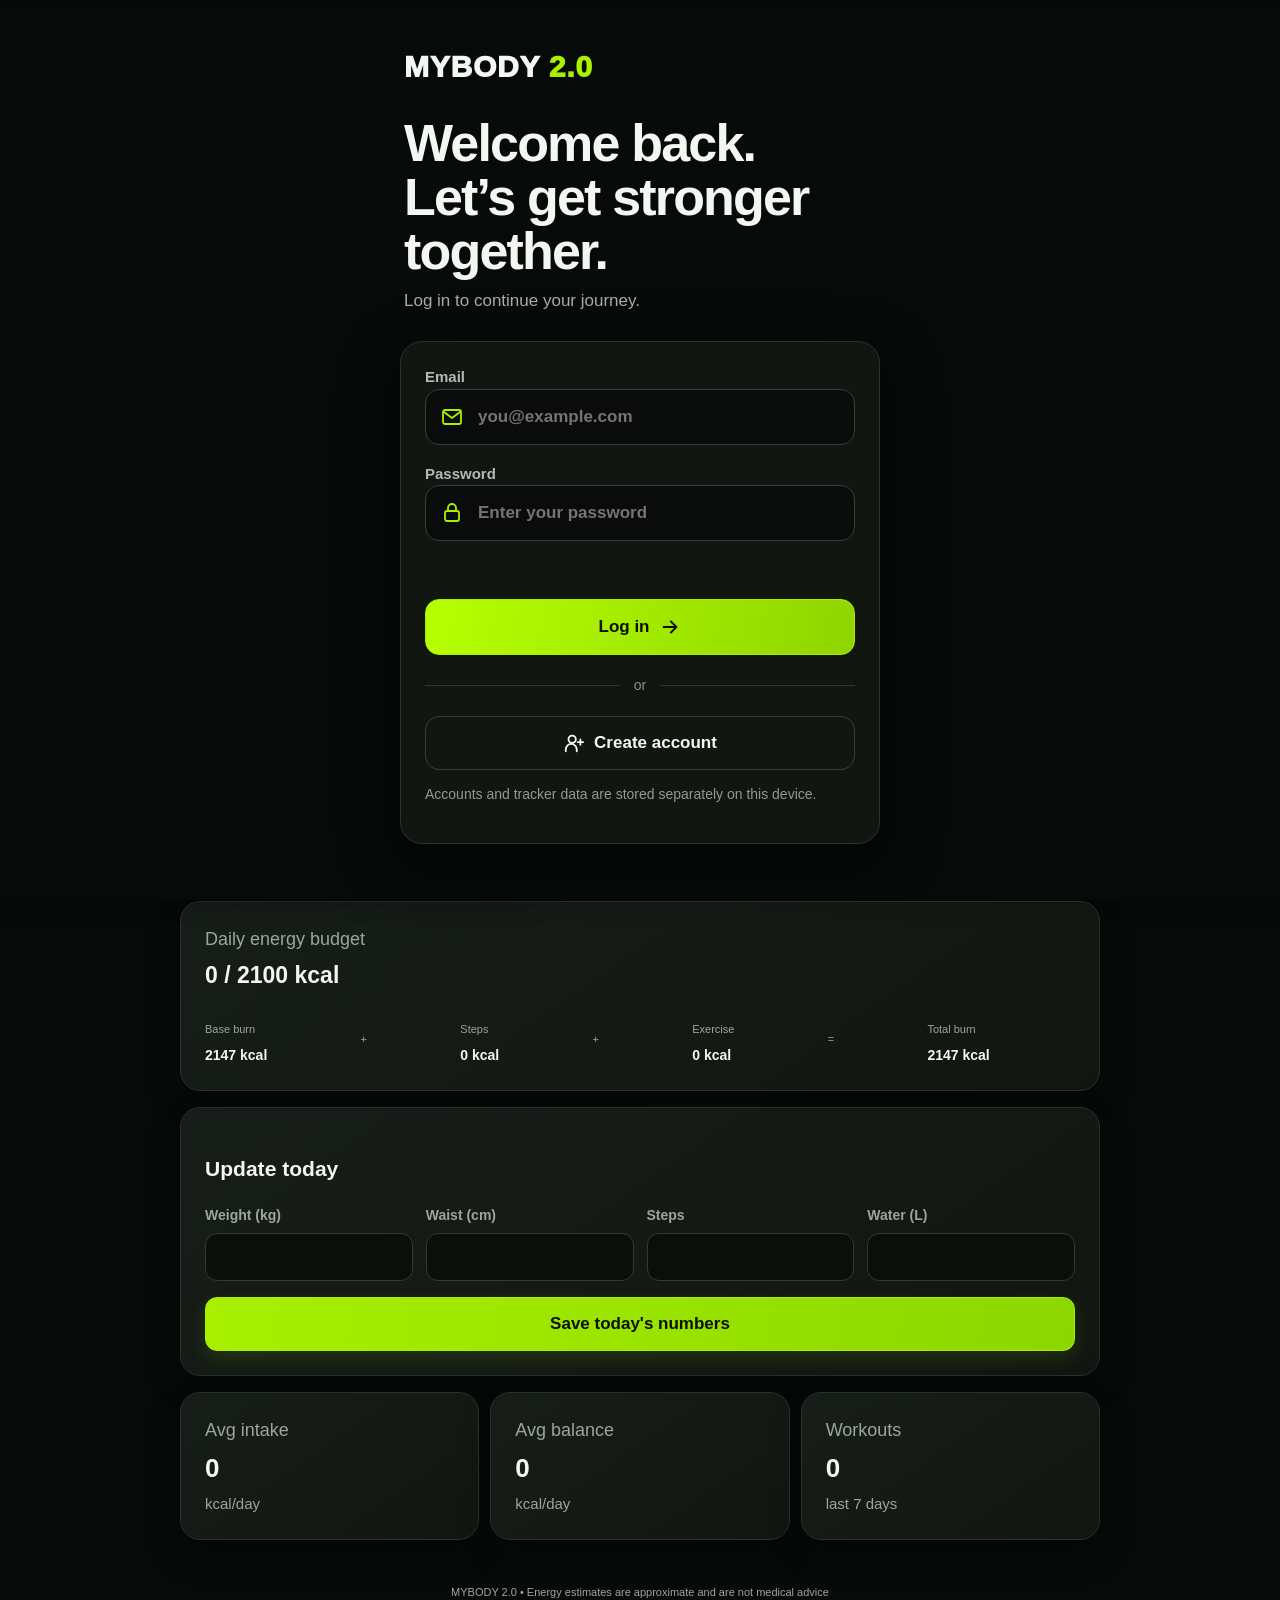
==== index-production.html @ 37c98a54 "Move four daily goals into the top card" ====
<!doctype html>
<html lang="en" data-theme="dark">
<head>
  <meta charset="utf-8">
  <meta name="viewport" content="width=device-width,initial-scale=1,viewport-fit=cover">
  <meta name="theme-color" content="#050705">
  <meta name="apple-mobile-web-app-capable" content="yes">
  <meta name="apple-mobile-web-app-status-bar-style" content="black">
  <meta name="apple-mobile-web-app-title" content="MYBODY 2.0">
  <meta name="description" content="MYBODY 2.0 mobile-first food, workout, activity and progress tracker.">
  <meta name="app-build" content="__BUILD__">
  <title>MYBODY 2.0</title>
  <script>
    (function () {
      try {
        var state = JSON.parse(localStorage.getItem('decemberTracker.v1') || '{}');
        document.documentElement.dataset.theme = state.theme === 'light' ? 'light' : 'dark';
      } catch (_) {}
    }());
  </script>
  <link rel="manifest" href="manifest.json?v=__BUILD__">
  <link rel="apple-touch-icon" href="apple-touch-icon.png?v=__BUILD__">
  <link rel="preload" href="assets/workout-hero.webp?v=__BUILD__" as="image" type="image/webp">
  <link rel="stylesheet" href="production.css?v=__BUILD__">
</head>
<body>
  <svg class="svg-defs" aria-hidden="true" focusable="false"><defs><linearGradient id="muscleGradient" x1="0" y1="0" x2="1" y2="1"><stop offset="0" stop-color="#c7ff39"/><stop offset="1" stop-color="#72c900"/></linearGradient></defs></svg>
  <div id="pullRefresh" class="pull-refresh" role="status" aria-live="polite" aria-hidden="true">
    <svg viewBox="0 0 24 24" aria-hidden="true"><path d="M20 6v5h-5M4 18v-5h5"/><path d="M18.5 9A7 7 0 0 0 6.2 6.2L4 8m16 8-2.2 1.8A7 7 0 0 1 5.5 15"/></svg>
    <span>Pull to check for update</span>
  </div>
  <header class="topbar">
    <div class="brand-lockup">
      <h1>MYBODY <em>2.0</em></h1>
      <span id="buildBadge">Build #__BUILD__</span>
    </div>
    <div class="header-actions">
      <button id="themeBtn" class="icon-btn" type="button" aria-label="Switch theme">
        <svg viewBox="0 0 24 24" aria-hidden="true"><path d="M12 3v2m0 14v2M3 12h2m14 0h2M5.64 5.64l1.42 1.42m9.88 9.88 1.42 1.42M18.36 5.64l-1.42 1.42M7.06 16.94l-1.42 1.42"/><circle cx="12" cy="12" r="4"/></svg>
      </button>
    </div>
  </header>

  <main class="app-shell">
    <section id="today" class="panel active" aria-labelledby="today-tab">
      <div class="section-head"><div><p class="eyebrow">TODAY</p><h3 id="todayLabel">Daily dashboard</h3></div><span class="pill" id="todayStatus">Start logging</span></div>
      <section class="card daily-summary" aria-label="Daily summary">
        <div class="summary-metrics">
          <article class="summary-goal summary-calories"><div><span>Calories</span><strong id="scoreCalories">0 / 0</strong></div><div class="mini-progress" aria-hidden="true"><span id="scoreCaloriesBar"></span></div></article>
          <article class="summary-goal summary-protein"><div><span>Protein</span><strong id="scoreProtein">0 / 0g</strong></div><div class="mini-progress" aria-hidden="true"><span id="scoreProteinBar"></span></div></article>
          <article class="summary-goal summary-steps"><div><span>Steps</span><strong id="scoreSteps">0 / 0</strong></div><div class="mini-progress" aria-hidden="true"><span id="scoreStepsBar"></span></div></article>
          <article class="summary-goal summary-water"><div><span>Water</span><strong id="scoreWater">0 / 0L</strong></div><div class="mini-progress" aria-hidden="true"><span id="scoreWaterBar"></span></div></article>
        </div>
      </section>
      <section class="card today-workout-card">
        <div class="today-workout-content"><span>Featured workout</span><strong id="todayWorkoutName">Workout</strong><small id="todayWorkoutFocus">Your current training plan</small><button type="button" class="primary icon-label" data-nav="workout"><svg viewBox="0 0 24 24" aria-hidden="true"><path d="m9 6 9 6-9 6Z"/></svg>Start workout</button></div>
      </section>
      <section class="inline-details" aria-labelledby="todayDetailsTitle">
        <div class="section-head compact"><div><p class="eyebrow">DETAILS</p><h3 id="todayDetailsTitle">Body, activity and energy</h3></div></div>
        <section class="energy-strip" aria-label="Detailed daily metrics">
          <article class="metric-card metric-burn"><span>Estimated burn</span><strong id="dashBurn">0</strong><small>kcal today</small></article>
          <article class="metric-card metric-balance"><span>Energy balance</span><strong id="dashBalance">0</strong><small id="dashBalanceLabel">kcal</small></article>
        </section>
        <section class="card balance-card">
          <div class="balance-head"><div><span>Daily energy budget</span><strong id="budgetHeadline">—</strong></div></div>
          <div class="energy-flow"><div><span>Base burn</span><b id="baseBurn">0 kcal</b></div><span>+</span><div><span>Steps</span><b id="stepBurn">0 kcal</b></div><span>+</span><div><span>Exercise</span><b id="exerciseBurn">0 kcal</b></div><span>=</span><div><span>Total burn</span><b id="totalBurn">0 kcal</b></div></div>
        </section>
        <section class="card form-card">
          <h3>Update today</h3>
          <div class="form-grid four">
            <label>Weight (kg)<input id="weightInput" type="number" inputmode="decimal" min="25" max="400" step="0.1"></label>
            <label>Waist (cm)<input id="waistInput" type="number" inputmode="decimal" min="20" max="400" step="0.1"></label>
            <label>Steps<input id="stepsInput" type="number" inputmode="numeric" min="0" max="200000" step="100"></label>
            <label>Water (L)<input id="waterInput" type="number" inputmode="decimal" min="0" max="20" step="0.1"></label>
          </div>
          <button id="saveDaily" class="primary full" type="button">Save today's numbers</button>
        </section>
        <section class="insight-grid">
          <article class="card insight"><span>Avg intake</span><strong id="weekIntake">0</strong><small>kcal/day</small></article>
          <article class="card insight"><span>Avg balance</span><strong id="weekBalance">0</strong><small>kcal/day</small></article>
          <article class="card insight"><span>Workouts</span><strong id="weekWorkouts">0</strong><small>last 7 days</small></article>
        </section>
      </section>
    </section>

    <section id="workout" class="panel" hidden aria-labelledby="workout-tab">
      <div class="section-head"><div><p class="eyebrow">TRAINING</p><h3>Workout logger</h3></div><div class="section-actions"><button id="exerciseLibraryBtn" class="secondary" type="button">Exercise library</button><button id="editWorkoutBtn" class="secondary" type="button">Edit plan</button></div></div>
      <div class="day-picker" id="dayPicker"></div>
      <section class="card workout-summary"><div><span>Session</span><strong id="sessionName">—</strong><small id="sessionFocus">—</small></div><div><span>Duration</span><strong><span id="sessionMinutes">0</span> min</strong></div><div><span>Est. burn</span><strong id="sessionBurn">0 kcal</strong></div></section>
      <section class="card workout-controls"><div class="form-grid two"><label>Duration (min)<input id="workoutMinutes" type="number" inputmode="numeric" min="1" max="300" value="60"></label><label>Intensity<select id="workoutIntensity"><option value="4">Light</option><option value="5.5" selected>Moderate</option><option value="7">Hard</option><option value="8">Very hard</option></select></label></div></section>
      <div id="exerciseList" class="exercise-list"></div>
      <button id="saveWorkout" class="primary full" type="button">Save workout</button>
      <section id="workoutEditor" class="sheet-backdrop hidden" role="dialog" aria-modal="true" aria-labelledby="workoutEditorTitle"><div class="sheet-panel" tabindex="-1">
        <header class="sheet-head"><div><h2 id="workoutEditorTitle">Edit selected day</h2><p>Session details and exercises</p></div><button id="closeWorkoutEditor" class="sheet-close" type="button" aria-label="Close workout editor"><svg viewBox="0 0 24 24" aria-hidden="true"><path d="M6 6l12 12M18 6 6 18"/></svg></button></header>
        <div class="form-grid two"><label>Session name<input id="editSessionName"></label><label>Focus<input id="editSessionFocus"></label></div>
        <div id="editExerciseList" class="editor-list"></div>
        <button id="addExercise" class="secondary full" type="button"><svg viewBox="0 0 24 24" aria-hidden="true"><path d="M12 5v14M5 12h14"/></svg>Add exercise</button>
        <button id="saveWorkoutPlan" class="primary full" type="button">Save plan changes</button>
      </div></section>
      <section class="inline-details history-block" aria-labelledby="workoutHistoryTitle"><div class="section-head compact"><div><p class="eyebrow">HISTORY</p><h3 id="workoutHistoryTitle">Workout history</h3></div></div><div id="workoutHistory" class="card list"></div></section>
    </section>

    <section id="food" class="panel" hidden aria-labelledby="food-tab">
      <div class="section-head"><div><p class="eyebrow">NUTRITION</p><h3>Meal logger</h3></div><button id="manageFoodsBtn" class="secondary" type="button">Food database</button></div>
      <section class="nutrition-grid">
        <article class="metric-card"><span>Calories</span><strong id="foodCalories">0</strong><small id="foodCalTarget"></small></article>
        <article class="metric-card"><span>Protein</span><strong id="foodProtein">0g</strong><small id="foodProteinTarget"></small></article>
        <article class="metric-card"><span>Carbs</span><strong id="foodCarbs">0g</strong></article>
        <article class="metric-card"><span>Fat</span><strong id="foodFat">0g</strong></article>
      </section>
      <datalist id="foodSuggestions"></datalist>
      <div id="mealSections"></div>
      <section id="foodManager" class="sheet-backdrop hidden" role="dialog" aria-modal="true" aria-labelledby="foodManagerTitle"><div class="sheet-panel" tabindex="-1">
        <header class="sheet-head"><div><h2 id="foodManagerTitle">Food database</h2><p>Add or edit nutrition items</p></div><button id="closeFoodManager" class="sheet-close" type="button" aria-label="Close food database"><svg viewBox="0 0 24 24" aria-hidden="true"><path d="M6 6l12 12M18 6 6 18"/></svg></button></header>
        <p class="muted-copy">Nutrition values are per 100 g.</p>
        <div class="form-grid two">
          <label>Food name<input id="customFoodName"></label><label>Default serving (g)<input id="customFoodServing" type="number" min="1" value="100"></label>
          <label>Calories / 100g<input id="customFoodCalories" type="number" min="0"></label><label>Protein / 100g<input id="customFoodProtein" type="number" min="0"></label>
          <label>Carbs / 100g<input id="customFoodCarbs" type="number" min="0"></label><label>Fat / 100g<input id="customFoodFat" type="number" min="0"></label>
        </div>
        <button id="saveCustomFood" class="primary full" type="button">Save food</button>
        <div id="customFoodList" class="list"></div>
      </div></section>
      <section class="inline-details history-block" aria-labelledby="foodHistoryTitle"><div class="section-head compact"><div><p class="eyebrow">HISTORY</p><h3 id="foodHistoryTitle">Food history</h3></div></div><div id="foodHistory" class="card list"></div></section>
    </section>

    <section id="progress" class="panel" hidden aria-labelledby="progress-tab">
      <div class="section-head"><div><p class="eyebrow">PROGRESS</p><h3>Transformation trend</h3></div></div>
      <section class="stats-grid">
        <article class="metric-card"><span>Current weight</span><strong id="currentWeight">—</strong><small id="weightChange"></small></article>
        <article class="metric-card"><span>Goal weight</span><strong id="goalWeight">—</strong><small id="weightRemaining"></small></article>
        <article class="metric-card"><span>Latest waist</span><strong id="latestWaist">—</strong><small id="waistChange"></small></article>
        <article class="metric-card"><span>Progress</span><strong id="progressPct">0%</strong></article>
      </section>
      <section class="card chart-card"><canvas id="weightChart" height="220" aria-label="Weight trend chart"></canvas></section>
      <section class="inline-details history-block" aria-labelledby="progressHistoryTitle"><div class="section-head compact"><div><p class="eyebrow">HISTORY</p><h3 id="progressHistoryTitle">Measurement history</h3></div></div><div id="progressList" class="card list"></div></section>
    </section>

    <section id="settings" class="panel" hidden aria-labelledby="settings-tab">
      <div class="section-head"><div><p class="eyebrow">SETTINGS</p><h3>All targets are editable</h3></div></div>
      <section class="card form-card">
        <div class="form-grid two settings-grid">
          <label>Age<input id="setAge" type="number" min="13" max="120"></label><label>Height (cm)<input id="setHeight" type="number" min="100" max="250"></label>
          <label>Starting weight<input id="setStartWeight" type="number" min="25" max="400" step="0.1"></label><label>Goal weight<input id="setGoalWeight" type="number" min="25" max="400" step="0.1"></label>
          <label>Goal date<input id="setGoalDate" type="date"></label><label>Daily calories<input id="setCalories" type="number" min="800" max="10000"></label>
          <label>Protein target<input id="setProtein" type="number" min="0" max="1000"></label><label>Step target<input id="setSteps" type="number" min="0" max="200000"></label>
          <label>Water target<input id="setWater" type="number" min="0" max="20" step="0.1"></label><label>Sex<select id="setSex"><option value="male">Male</option><option value="female">Female</option></select></label>
        </div>
        <div class="settings-note"><b>How burn is calculated</b><p id="bmrExplanation">—</p></div>
        <button id="saveSettings" class="primary full" type="button">Save settings</button>
      </section>
    </section>
  </main>

  <div id="exerciseLibrarySheet" class="sheet-backdrop hidden" role="dialog" aria-modal="true" aria-labelledby="exerciseLibraryTitle"><section class="sheet-panel exercise-library-panel" tabindex="-1">
    <header class="sheet-head"><div><h2 id="exerciseLibraryTitle">Exercise library</h2><p>42 real-human and 3D-avatar video demonstrations that work offline</p></div><button type="button" class="sheet-close" data-sheet-close aria-label="Close exercise library"><svg viewBox="0 0 24 24" aria-hidden="true"><path d="M6 6l12 12M18 6 6 18"/></svg></button></header>
    <div class="exercise-library-tools"><label class="library-search"><svg viewBox="0 0 24 24" aria-hidden="true"><circle cx="11" cy="11" r="7"/><path d="m16 16 5 5"/></svg><input id="exerciseLibrarySearch" type="search" inputmode="search" placeholder="Search exercises" autocomplete="off"></label><button id="keepExercisesOffline" class="secondary offline-status" type="button"><span id="exerciseOfflineDot" aria-hidden="true"></span><span id="exerciseOfflineStatus">Offline ready</span></button></div>
    <div id="exerciseCategoryFilters" class="category-filters" role="group" aria-label="Exercise category"></div>
    <p id="exerciseLibraryCount" class="library-count" aria-live="polite"></p>
    <div id="exerciseCatalogList" class="exercise-catalog"></div>
    <aside class="source-note"><b>Video sources</b><p>16 close matches use licensed real-human clips from Your Move; the other 26 use original shaded 3D-avatar animations. Equipment variations are identified inside the viewer. Every exercise also has a local avatar fallback for reliable offline playback.</p></aside>
  </section></div>

  <div id="exerciseLightbox" class="media-lightbox hidden" role="dialog" aria-modal="true" aria-labelledby="exerciseLightboxTitle">
    <header class="lightbox-head"><div><h2 id="exerciseLightboxTitle">Exercise demo</h2><p id="exerciseLightboxMeta"></p></div><button type="button" class="sheet-close" data-action="close-exercise-media" aria-label="Close exercise demo"><svg viewBox="0 0 24 24" aria-hidden="true"><path d="M6 6l12 12M18 6 6 18"/></svg></button></header>
    <div class="lightbox-stage"><div id="exerciseMotion" class="exercise-motion-stage"></div><div class="lightbox-guide"><p id="exerciseCues"></p><small>Movement guide only. Use a qualified trainer for individual form advice.</small></div><div id="lightboxMuscleMap" class="lightbox-muscle" aria-label="Active muscle groups"></div></div>
  </div>

  <nav class="tabs" aria-label="Primary">
    <a id="today-tab" class="tab active" data-tab="today" href="#today"><svg viewBox="0 0 24 24" aria-hidden="true"><path d="m3 11 9-8 9 8v9a1 1 0 0 1-1 1h-5v-6H9v6H4a1 1 0 0 1-1-1Z"/></svg><span>Today</span></a>
    <a id="workout-tab" class="tab" data-tab="workout" href="#workout"><svg viewBox="0 0 24 24" aria-hidden="true"><path d="M6 8v8M3 10v4m15-6v8m3-6v4M6 12h12"/></svg><span>Workout</span></a>
    <a id="food-tab" class="tab" data-tab="food" href="#food"><svg viewBox="0 0 24 24" aria-hidden="true"><path d="M12 21c4-3 7-7 7-12-4-1-6 1-7 4-1-3-3-5-7-4 0 5 3 9 7 12Z"/><path d="M12 8c0-3 1-5 4-6"/></svg><span>Food</span></a>
    <a id="progress-tab" class="tab" data-tab="progress" href="#progress"><svg viewBox="0 0 24 24" aria-hidden="true"><path d="M5 20v-6m7 6V8m7 12V3"/></svg><span>Progress</span></a>
    <a id="settings-tab" class="tab" data-tab="settings" href="#settings"><svg viewBox="0 0 24 24" aria-hidden="true"><circle cx="12" cy="12" r="3"/><path d="M19.4 15a1.7 1.7 0 0 0 .34 1.88l.06.06-2.83 2.83-.06-.06A1.7 1.7 0 0 0 15 19.4a1.7 1.7 0 0 0-1 .6 1.7 1.7 0 0 0-.4 1.1V21h-4v-.09A1.7 1.7 0 0 0 8.6 19.4a1.7 1.7 0 0 0-1.88.34l-.06.06-2.83-2.83.06-.06A1.7 1.7 0 0 0 4.6 15a1.7 1.7 0 0 0-.6-1 1.7 1.7 0 0 0-1.1-.4H3v-4h.09A1.7 1.7 0 0 0 4.6 8.6a1.7 1.7 0 0 0-.34-1.88l-.06-.06 2.83-2.83.06.06A1.7 1.7 0 0 0 9 4.6a1.7 1.7 0 0 0 1-.6 1.7 1.7 0 0 0 .4-1.1V3h4v.09A1.7 1.7 0 0 0 15.4 4.6a1.7 1.7 0 0 0 1.88-.34l.06-.06 2.83 2.83-.06.06A1.7 1.7 0 0 0 19.4 9c.14.4.36.74.66 1 .3.26.69.4 1.1.4H21v4h-.09a1.7 1.7 0 0 0-1.51.6Z"/></svg><span>Settings</span></a>
  </nav>
  <footer>MYBODY 2.0 • Energy estimates are approximate and are not medical advice</footer>
  <div id="appToast" class="app-toast" role="status" aria-live="polite"></div>

  <script src="food-data.js?v=__BUILD__" defer></script>
  <script src="auth-onboarding.js?v=__BUILD__" defer></script>
  <script src="core-storage.js?v=__BUILD__" defer></script>
  <script src="exercise-library.js?v=__BUILD__" defer></script>
  <script src="app-production.js?v=__BUILD__" defer></script>
  <script src="navigation-fix.js?v=__BUILD__" defer></script>
  <script src="build-live.js?v=__BUILD__" defer></script>
</body>
</html>
---- production.css ----
:root {
  color-scheme: dark;
  --bg: #070a08;
  --status-bg: #050705;
  --surface: #0b0f0c;
  --card: #111611;
  --card-strong: #171d18;
  --text: #f4f6f2;
  --muted: #9da59e;
  --line: #293129;
  --accent: #a8f000;
  --accent-strong: #8fd500;
  --accent-soft: #1a240d;
  --orange: #ff6515;
  --purple: #a85cff;
  --danger: #ff5f63;
  --radius: 20px;
  --space-1: 6px;
  --space-2: 10px;
  --space-3: 16px;
  --space-4: 24px;
  --space-5: 32px;
  --nav-height: 78px;
  --safe-top: env(safe-area-inset-top, 0px);
  --safe-bottom: env(safe-area-inset-bottom, 0px);
  --safe-left: env(safe-area-inset-left, 0px);
  --safe-right: env(safe-area-inset-right, 0px);
  --ui-font: Inter, ui-sans-serif, -apple-system, BlinkMacSystemFont, "Segoe UI", sans-serif;
  --display-font: var(--ui-font);
  font-family: var(--ui-font);
  background: var(--status-bg);
}

:root[data-theme="light"] {
  color-scheme: light;
  --bg: #f3f5f1;
  --surface: #ffffff;
  --card: #ffffff;
  --card-strong: #e9eee6;
  --text: #101510;
  --muted: #657065;
  --line: #d4ddd1;
  --accent: #73a900;
  --accent-strong: #5c8c00;
  --accent-soft: #e8f5cd;
  --orange: #d94f00;
  --purple: #7939cb;
  --danger: #c6333c;
}

*, *::before, *::after { box-sizing: border-box; }
html {
  min-height: 100%;
  background: var(--status-bg);
  scroll-behavior: smooth;
  -webkit-text-size-adjust: 100%;
  overscroll-behavior-y: none;
}
body {
  margin: 0;
  min-width: 320px;
  min-height: 100dvh;
  overflow-x: hidden;
  background: var(--bg);
  color: var(--text);
  font-size: 18px;
  line-height: 1.5;
  padding-bottom: calc(var(--nav-height) + var(--safe-bottom) + 28px);
  transition: background-color .18s ease, color .18s ease;
}
body::before {
  content: "";
  position: fixed;
  z-index: 30000;
  inset: 0 0 auto;
  height: max(var(--safe-top), 1px);
  background: var(--status-bg);
  pointer-events: none;
}
.pull-refresh {
  --pull-distance: 0px;
  position: fixed;
  z-index: 24000;
  top: calc(var(--safe-top) + 76px);
  left: 50%;
  display: flex;
  align-items: center;
  gap: 9px;
  min-height: 44px;
  max-width: calc(100% - 28px);
  padding: 9px 14px;
  transform: translate(-50%, calc(-70px + var(--pull-distance)));
  opacity: 0;
  pointer-events: none;
  border: 1px solid var(--line);
  border-radius: 999px;
  background: color-mix(in srgb, var(--surface) 94%, transparent);
  color: var(--text);
  box-shadow: 0 10px 28px rgba(0,0,0,.32);
  font-size: 13px;
  font-weight: 800;
  white-space: nowrap;
  transition: opacity .12s ease, border-color .12s ease;
  backdrop-filter: blur(14px);
}
.pull-refresh.visible { opacity: 1; }
.pull-refresh.ready { border-color: var(--accent); color: var(--accent); }
.pull-refresh svg { width: 20px; height: 20px; flex: none; fill: none; stroke: currentColor; stroke-width: 2; stroke-linecap: round; stroke-linejoin: round; transform: rotate(calc(var(--pull-progress,0) * 180deg)); }
.pull-refresh.checking svg { animation: refresh-spin .75s linear infinite; }
@keyframes refresh-spin { to { transform: rotate(360deg); } }
button, input, select { font: inherit; font-size: 17px; }
button, a, input, select { -webkit-tap-highlight-color: transparent; }
button, .tab { touch-action: manipulation; }
button { cursor: pointer; }
svg { display: block; }
.svg-defs { position: absolute; width: 0; height: 0; overflow: hidden; pointer-events: none; }

.topbar {
  position: sticky;
  z-index: 20000;
  top: 0;
  display: flex;
  align-items: center;
  justify-content: space-between;
  gap: 12px;
  width: 100%;
  min-height: calc(72px + var(--safe-top));
  padding: calc(13px + var(--safe-top)) max(18px, calc((100vw - 980px) / 2 + 24px)) 13px;
  background: var(--surface);
  border-bottom: 1px solid var(--line);
  box-shadow: 0 8px 24px rgba(0, 0, 0, .22);
  isolation: isolate;
}
.brand-lockup { min-width: 0; }
.topbar h1 {
  margin: 0;
  font-family: var(--display-font);
  font-size: clamp(25px, 6vw, 34px);
  font-weight: 900;
  line-height: .95;
  letter-spacing: .045em;
  white-space: nowrap;
}
.topbar h1 em { color: var(--accent); font-style: normal; }
#buildBadge { display: block; margin-top: 5px; color: var(--muted); font-size: 11px; font-weight: 700; letter-spacing: .03em; }
.header-actions, .user-chip { display: flex; align-items: center; gap: 8px; }
.icon-btn, .topbar .user-chip button {
  display: grid;
  place-items: center;
  min-width: 44px;
  min-height: 44px;
  border: 1px solid var(--line);
  border-radius: 14px;
  background: var(--card);
  color: var(--text);
}
.icon-btn svg { width: 23px; height: 23px; fill: none; stroke: currentColor; stroke-width: 1.8; stroke-linecap: round; }
.topbar .user-chip button { padding: 8px 11px; font-size: 14px; font-weight: 750; }
.topbar .user-chip button:first-child { max-width: 160px; color: var(--accent); overflow: hidden; text-overflow: ellipsis; white-space: nowrap; }

.app-shell { display: grid; width: min(100%, 980px); margin: 0 auto; padding: var(--space-4) clamp(14px, 4vw, 30px) 44px; }
.panel { display: none; min-width: 0; animation: panel-in .18s ease-out; }
.panel.active:not([hidden]) { display: grid; gap: var(--space-3); }
.inline-details { display: grid; min-width: 0; gap: var(--space-3); }
.inline-details > .section-head { margin: var(--space-4) 4px 0; }
.inline-details > .energy-strip { margin-bottom: 0; }
.inline-details > .card, .inline-details > .insight-grid .card { margin-bottom: 0; }
@keyframes panel-in { from { opacity: 0; transform: translateY(5px); } to { opacity: 1; transform: none; } }

.tabs {
  position: fixed;
  z-index: 25000;
  left: 0;
  right: 0;
  bottom: 0;
  isolation: isolate;
  display: grid;
  grid-template-columns: repeat(5, minmax(0, 1fr));
  height: calc(var(--nav-height) + var(--safe-bottom));
  padding: 7px max(7px, var(--safe-right)) calc(7px + var(--safe-bottom)) max(7px, var(--safe-left));
  background: var(--surface);
  border-top: 1px solid var(--line);
  box-shadow: 0 -10px 32px rgba(0, 0, 0, .3);
  pointer-events: auto;
}
.tab {
  display: flex;
  flex-direction: column;
  align-items: center;
  justify-content: center;
  gap: 5px;
  min-width: 0;
  min-height: 58px;
  padding: 5px 2px;
  border: 0;
  border-radius: 13px;
  background: transparent;
  color: var(--muted);
  font-size: clamp(12px, 3vw, 14px);
  font-weight: 650;
  line-height: 1;
  text-decoration: none;
  pointer-events: auto;
}
.tab svg { width: 23px; height: 23px; fill: none; stroke: currentColor; stroke-width: 2; stroke-linecap: round; stroke-linejoin: round; }
.tab.active { color: var(--accent); }
.tab.active svg { filter: drop-shadow(0 0 5px color-mix(in srgb, var(--accent) 35%, transparent)); }
.tab:focus-visible, button:focus-visible, input:focus-visible, select:focus-visible { outline: 3px solid color-mix(in srgb, var(--accent) 55%, transparent); outline-offset: 2px; }

.eyebrow { margin: 0; color: var(--accent); font-size: 14px; font-weight: 800; letter-spacing: .12em; }
.panel > .section-head:first-child .eyebrow { display: none; }
.section-head { display: flex; align-items: center; justify-content: space-between; gap: var(--space-3); margin: var(--space-4) 4px var(--space-2); }
.panel > .section-head:first-child { margin-top: 4px; }
.section-head h3, .meal-head h3 { margin: 0; line-height: 1.05; }
.panel > .section-head:first-child h3 { font-family: var(--display-font); font-size: clamp(34px, 9vw, 52px); letter-spacing: .02em; text-transform: uppercase; }
#today > .section-head:first-child h3 { max-width: none; font-size: clamp(28px, 5vw, 36px); letter-spacing: .01em; white-space: nowrap; }
.section-head.compact h3, .meal-head h3 { font-size: 20px; }
.pill { flex: none; padding: 10px 14px; border: 1px solid #394526; border-radius: 12px; background: var(--accent-soft); color: var(--accent); font-size: 14px; font-weight: 800; }

.energy-strip, .nutrition-grid, .stats-grid, .insight-grid { display: grid; gap: 11px; min-width: 0; }
.energy-strip { grid-template-columns: repeat(5, minmax(0, 1fr)); margin-bottom: 24px; }
.nutrition-grid, .stats-grid { grid-template-columns: repeat(2, minmax(0, 1fr)); }
.insight-grid { grid-template-columns: repeat(3, minmax(0, 1fr)); }
.metric-card, .card { min-width: 0; border: 1px solid var(--line); background: linear-gradient(145deg, var(--card-strong), var(--card)); border-radius: var(--radius); box-shadow: 0 14px 34px rgba(0, 0, 0, .2); }
.metric-card { position: relative; overflow: hidden; padding: 16px; }
.metric-card::before { display: block; width: 24px; height: 24px; margin-bottom: 13px; color: var(--accent); font-size: 21px; line-height: 24px; }
.metric-intake::before, .metric-burn::before { content: "⌁"; color: var(--orange); }
.metric-balance::before { content: "±"; color: var(--accent); }
.metric-protein::before { content: "⬡"; color: var(--purple); }
.metric-water::before { content: "○"; color: var(--accent); }
.metric-card span, .metric-card small, .insight span, .insight small { display: block; color: var(--muted); }
.metric-card span { font-size: 14px; }
.metric-card strong { display: block; margin: 6px 0 3px; font-size: clamp(22px, 5vw, 31px); line-height: 1; letter-spacing: -.025em; overflow-wrap: anywhere; }
.metric-card small { font-size: 13px; line-height: 1.4; }
.card { padding: clamp(16px, 4vw, 24px); margin-bottom: 16px; }
.panel > .card { margin-bottom: 0; }

.balance-head, .meal-head, .exercise-top, .list-row { display: flex; align-items: center; justify-content: space-between; gap: 12px; }
.balance-head > div:first-child span { color: var(--muted); }
.balance-head strong { display: block; margin-top: 5px; font-size: 23px; }
.balance-ring { --progress: 0deg; display: grid; place-items: center; width: 82px; height: 82px; flex: none; border-radius: 50%; background: radial-gradient(circle, var(--card) 57%, transparent 59%), conic-gradient(var(--accent) var(--progress), #303530 0); box-shadow: inset 0 0 0 1px var(--line); }
.balance-ring b { font-size: 22px; }
.balance-ring small { display: block; margin-top: -5px; color: var(--muted); font-size: 12px; font-weight: 800; text-transform: uppercase; }
.energy-flow { display: grid; grid-template-columns: repeat(7, auto); align-items: center; gap: 8px; margin-top: 21px; }
.energy-flow div { min-width: 0; }
.energy-flow span { color: var(--muted); font-size: 11px; }
.energy-flow b { display: block; margin-top: 4px; font-size: 14px; }

.today-workout-card, .workout-summary { position: relative; overflow: hidden; isolation: isolate; }
.today-workout-card { display: flex; align-items: flex-end; min-height: 245px; padding-top: 110px; }
.today-workout-card::before, .workout-summary::before {
  content: "";
  position: absolute;
  z-index: -1;
  inset: 0;
  background: url("assets/workout-hero.webp") center 36% / cover no-repeat;
  -webkit-mask-image: linear-gradient(to bottom, #000 25%, transparent 86%);
  mask-image: linear-gradient(to bottom, #000 25%, transparent 86%);
  opacity: .8;
}
.today-workout-content { width: 100%; }
.today-workout-content > span { color: var(--muted); font-size: 14px; font-weight: 750; text-transform: uppercase; letter-spacing: .08em; }
.today-workout-content strong, .today-workout-content small { display: block; }
.today-workout-content strong { margin-top: 4px; font-size: 27px; }
.today-workout-content small { margin-top: 4px; color: var(--muted); }
.today-workout-content .primary { width: 100%; margin-top: 15px; }
.quick-actions { display: grid; grid-template-columns: repeat(4, minmax(0, 1fr)); gap: 10px; margin-bottom: 22px; }
.quick-actions button { display: grid; place-items: center; gap: 7px; min-width: 0; min-height: 82px; padding: 9px 5px; border: 1px solid var(--line); border-radius: 16px; background: var(--card); color: var(--text); font-size: 12px; font-weight: 750; }
.quick-icon { display: grid; place-items: center; width: 33px; height: 33px; border-radius: 10px; background: var(--accent-soft); color: var(--accent); font-size: 21px; }

.daily-summary { position: relative; overflow: hidden; background: radial-gradient(circle at 10% 0, rgba(168,240,0,.075), transparent 34%), linear-gradient(145deg, var(--card-strong), var(--card)); }
.daily-summary::after { content: ""; position: absolute; inset: 0 0 auto; height: 2px; background: linear-gradient(90deg, var(--accent), transparent 58%); opacity: .75; }
.summary-metrics { display: grid; grid-template-columns: repeat(4, minmax(0, 1fr)); gap: var(--space-2); }
.summary-goal { min-width: 0; padding: 12px; border: 1px solid color-mix(in srgb, var(--line) 80%, transparent); border-radius: 14px; background: color-mix(in srgb, var(--surface) 62%, transparent); }
.summary-goal > div:first-child { display: grid; gap: 6px; }
.summary-metrics span { display: block; color: var(--muted); }
.summary-metrics span { font-size: 11px; font-weight: 800; letter-spacing: .07em; text-transform: uppercase; }
.summary-metrics strong { display: block; color: var(--text); font-size: clamp(16px, 3vw, 22px); line-height: 1.1; letter-spacing: -.025em; white-space: nowrap; }
.summary-goal .mini-progress { height: 6px; margin-top: 12px; background: color-mix(in srgb, var(--bg) 82%, transparent); }
.summary-calories { border-top-color: color-mix(in srgb, var(--accent) 54%, var(--line)) !important; }
.summary-protein { border-top-color: color-mix(in srgb, var(--purple) 48%, var(--line)) !important; }
.summary-steps { border-top-color: color-mix(in srgb, var(--orange) 48%, var(--line)) !important; }
.summary-water { border-top-color: color-mix(in srgb, #62d7ff 48%, var(--line)) !important; }
.disclosure-row { display: flex; align-items: center; justify-content: space-between; gap: var(--space-3); width: 100%; min-height: 74px; padding: var(--space-3) 18px; border: 1px solid var(--line); border-radius: 16px; background: var(--card); color: var(--text); text-align: left; }
.disclosure-row span, .disclosure-row small { display: block; }
.disclosure-row b { font-size: 18px; }
.disclosure-row small { margin-top: 2px; color: var(--muted); font-size: 14px; }
.disclosure-row > svg { width: 28px; height: 28px; flex: none; fill: none; stroke: var(--accent); stroke-width: 2; stroke-linecap: round; stroke-linejoin: round; }

.form-grid { display: grid; gap: 13px; min-width: 0; }
.form-grid.two { grid-template-columns: repeat(2, minmax(0, 1fr)); }
.form-grid.four { grid-template-columns: repeat(4, minmax(0, 1fr)); }
label { min-width: 0; color: var(--muted); font-size: 14px; font-weight: 700; }
input, select {
  display: block;
  width: 100%;
  min-width: 0;
  min-height: 48px;
  margin-top: 7px;
  padding: 12px 13px;
  border: 1px solid #323a32;
  border-radius: 12px;
  background: var(--surface);
  color: var(--text);
  font-family: var(--ui-font);
  font-size: 17px;
  line-height: 22px;
}
input[type="date"] { -webkit-appearance: none; appearance: none; height: 48px; text-align: left; direction: ltr; }
input[type="date"]::-webkit-date-and-time-value { min-width: 100%; height: 22px; margin: 0; padding: 0; text-align: left; }
.primary, .secondary, .text-btn, .danger-icon { min-height: 44px; border-radius: 12px; font-weight: 800; }
.primary { border: 1px solid var(--accent); background: linear-gradient(100deg, var(--accent), #8bd700); color: #0b1006; padding: 13px 18px; box-shadow: 0 8px 20px rgba(130, 205, 0, .14); }
.secondary { display: inline-flex; align-items: center; justify-content: center; gap: 8px; border: 1px solid #3a452a; background: var(--accent-soft); color: var(--accent); padding: 10px 14px; }
.secondary svg, .icon-label svg { width: 22px; height: 22px; fill: none; stroke: currentColor; stroke-width: 2; stroke-linecap: round; stroke-linejoin: round; }
.icon-label { display: inline-flex; align-items: center; justify-content: center; gap: 9px; }
.text-btn { border: 0; background: transparent; color: var(--accent); padding: 8px 10px; }
.full { width: 100%; margin-top: 16px; }
.danger-icon { display: grid; place-items: center; width: 44px; min-width: 44px; border: 1px solid color-mix(in srgb, var(--danger) 35%, var(--line)); background: transparent; color: var(--danger); }
.danger-icon svg { width: 22px; height: 22px; fill: none; stroke: currentColor; stroke-width: 2; stroke-linecap: round; }

.insight { margin: 0; }
.mini-progress { height: 7px; margin-top: 14px; overflow: hidden; border-radius: 99px; background: var(--surface); }
.mini-progress span { width: 0; height: 100%; border-radius: inherit; background: var(--accent); transition: width .25s ease; }
.insight strong { display: block; margin: 5px 0; font-size: 26px; }

.day-picker { display: flex; gap: 9px; max-width: 100%; padding: 2px 1px 14px; overflow-x: auto; scrollbar-width: none; }
.day-picker::-webkit-scrollbar { display: none; }
.day-btn { flex: 1 0 112px; min-height: 58px; border: 1px solid var(--line); border-radius: 14px; background: var(--card); color: var(--muted); text-align: left; padding: 10px; }
.day-btn b { font-size: 17px; }
.day-btn span { display: block; margin-top: 3px; white-space: nowrap; overflow: hidden; text-overflow: ellipsis; }
.day-btn.active { border-color: var(--accent); color: #0b1006; background: var(--accent); }
.workout-summary { display: grid; grid-template-columns: 2fr 1fr 1fr; align-items: end; gap: 14px; min-height: 245px; padding-top: 120px; }
.workout-summary::before { -webkit-mask-image: linear-gradient(to bottom, #000 25%, transparent 88%); mask-image: linear-gradient(to bottom, #000 25%, transparent 88%); }
.workout-summary span, .workout-summary small { color: var(--muted); }
.workout-summary strong, .workout-summary small { display: block; margin-top: 4px; }
.workout-summary > div:first-child strong { font-size: 27px; }
.exercise-list { display: grid; gap: var(--space-3); }
.exercise { display: grid; grid-template-columns: minmax(190px, .85fr) minmax(0, 1.5fr); gap: var(--space-3); margin: 0; padding: 12px; }
.exercise-main { min-width: 0; padding: 4px 4px 4px 0; }
.exercise-top { justify-content: flex-start; }
.exercise-num { display: grid; place-items: center; width: 38px; height: 38px; flex: none; border: 1px solid var(--accent); border-radius: 50%; color: var(--accent); font-weight: 900; }
.exercise h4 { margin: 0; font-size: 20px; line-height: 1.2; }
.exercise p { margin: 4px 0 0; color: var(--muted); font-size: 15px; }
.exercise-chevron { width: 26px; height: 26px; margin-left: auto; fill: none; stroke: var(--accent); stroke-width: 2; stroke-linecap: round; stroke-linejoin: round; }
.exercise-media { position: relative; display: block; min-height: 164px; overflow: hidden; border: 1px solid var(--line); border-radius: 15px; background: #060806; color: var(--text); padding: 0; }
.exercise-motion-thumb { position: absolute; inset: 0; display: block; }
.exercise-motion-thumb .exercise-motion { width: 100%; height: 100%; }
.exercise-gif,.exercise-video { display: block; width: 100%; height: 100%; object-fit: contain; background: #090d09; }
.exercise-video { pointer-events: none; }
.exercise-video.is-full { pointer-events: auto; }
.exercise-muscle { position: absolute; right: 8px; bottom: 8px; display: grid; place-items: center; width: 55px; height: 76px; border-radius: 12px; background: rgba(5,7,5,.86); border: 1px solid rgba(255,255,255,.14); }
.muscle-map { width: 44px; height: 68px; }
.body-shape { fill: #4e554e; stroke: #707970; stroke-width: .8; }
.muscle-zone { fill: transparent; }
.muscle-zone.active { fill: url(#muscleGradient); filter: drop-shadow(0 0 4px rgba(168,240,0,.5)); }
.media-play { position: absolute; left: 10px; bottom: 10px; display: grid; place-items: center; width: 44px; height: 44px; border: 1px solid var(--accent); border-radius: 50%; background: rgba(4,7,4,.86); color: var(--accent); }
.media-play svg { width: 22px; height: 22px; fill: currentColor; stroke: none; }
.section-actions { display: flex; flex-wrap: wrap; justify-content: flex-end; gap: 8px; }
.exercise-motion { display: block; width: 100%; height: 100%; overflow: visible; }
.motion-bg { fill: #090d09; }
.motion-floor { fill: none; stroke: #303830; stroke-width: 3; stroke-linecap: round; }
.motion-head { fill: #171e17; stroke: #d8ff54; stroke-width: 4; }
.motion-torso,.motion-arm,.motion-leg { fill: none; stroke: #f4f7f1; stroke-width: 10; stroke-linecap: round; stroke-linejoin: round; }
.motion-weight { fill: #d8ff54; stroke: #071007; stroke-width: 3; }
.motion-label { fill: #f4f7f1; font: 800 15px system-ui,sans-serif; letter-spacing: .2px; }
.motion-caption { fill: #8f9b8f; font: 600 10px system-ui,sans-serif; }
.motion-arrow,.motion-arrow-head { fill: none; stroke: #d8ff54; stroke-width: 4; stroke-linecap: round; stroke-linejoin: round; opacity: .9; }
.motion-body,.motion-arms,.motion-arm,.motion-legs,.motion-leg { transform-box: fill-box; transform-origin: center; }
.exercise-motion.is-animated .motion-arrow,.exercise-motion.is-animated .motion-arrow-head { animation: motionPulse 1.35s ease-in-out infinite; }
.exercise-motion.is-animated.motion-press .motion-arms,.exercise-motion.is-animated.motion-thruster .motion-arms { animation: motionPress 1.55s ease-in-out infinite; }
.exercise-motion.is-animated.motion-fly .motion-arm-left { animation: motionFlyLeft 1.55s ease-in-out infinite; }
.exercise-motion.is-animated.motion-fly .motion-arm-right { animation: motionFlyRight 1.55s ease-in-out infinite; }
.exercise-motion.is-animated.motion-curl .motion-arm-left,.exercise-motion.is-animated.motion-curl .motion-arm-right,.exercise-motion.is-animated.motion-pushdown .motion-arms,.exercise-motion.is-animated.motion-extension .motion-arms { animation: motionCurl 1.45s ease-in-out infinite; }
.exercise-motion.is-animated.motion-row .motion-arms,.exercise-motion.is-animated.motion-pull .motion-arms,.exercise-motion.is-animated.motion-pullover .motion-arms,.exercise-motion.is-animated.motion-upright-row .motion-arms { animation: motionRow 1.55s ease-in-out infinite; }
.exercise-motion.is-animated.motion-raise .motion-arms,.exercise-motion.is-animated.motion-shrug .motion-arms { animation: motionRaise 1.55s ease-in-out infinite; }
.exercise-motion.is-animated.motion-squat .motion-body,.exercise-motion.is-animated.motion-legpress .motion-body,.exercise-motion.is-animated.motion-thruster .motion-body { animation: motionSquat 1.65s ease-in-out infinite; }
.exercise-motion.is-animated.motion-hinge .motion-torso { animation: motionHinge 1.65s ease-in-out infinite; }
.exercise-motion.is-animated.motion-lunge .motion-leg-left,.exercise-motion.is-animated.motion-adduction .motion-leg-left,.exercise-motion.is-animated.motion-birddog .motion-leg-left { animation: motionLeg 1.55s ease-in-out infinite; }
.exercise-motion.is-animated.motion-calf .motion-body { animation: motionCalf 1.35s ease-in-out infinite; }
.exercise-motion.is-animated.motion-bridge .motion-body,.exercise-motion.is-animated.motion-crunch .motion-body,.exercise-motion.is-animated.motion-tuck .motion-body { animation: motionCore 1.55s ease-in-out infinite; }
.exercise-motion.is-animated.motion-twist .motion-arms,.exercise-motion.is-animated.motion-rotation .motion-arms { animation: motionTwist 1.55s ease-in-out infinite; }
.exercise-motion.is-animated.motion-flutter .motion-legs,.exercise-motion.is-animated.motion-climber .motion-legs,.exercise-motion.is-animated.motion-curlleg .motion-legs,.exercise-motion.is-animated.motion-extensionleg .motion-legs { animation: motionFlutter .9s ease-in-out infinite; }
@keyframes motionPulse { 50% { opacity: .35; transform: translateY(-3px); } }
@keyframes motionPress { 50% { transform: translateY(-28px) scaleY(1.08); } }
@keyframes motionFlyLeft { 50% { transform: rotate(32deg) translateX(9px); } }
@keyframes motionFlyRight { 50% { transform: rotate(-32deg) translateX(-9px); } }
@keyframes motionCurl { 50% { transform: translateY(-14px) scaleY(.72); } }
@keyframes motionRow { 50% { transform: translateY(-7px) scaleX(.72); } }
@keyframes motionRaise { 50% { transform: translateY(-19px) scaleX(1.15); } }
@keyframes motionSquat { 50% { transform: translateY(24px) scaleY(.84); } }
@keyframes motionHinge { 50% { transform: rotate(30deg) translate(12px,8px); transform-origin: 50% 100%; } }
@keyframes motionLeg { 50% { transform: rotate(28deg) translateX(-8px); transform-origin: 50% 0; } }
@keyframes motionCalf { 50% { transform: translateY(-9px); } }
@keyframes motionCore { 50% { transform: rotate(-14deg) translateY(8px); } }
@keyframes motionTwist { 50% { transform: scaleX(.58); } }
@keyframes motionFlutter { 50% { transform: rotate(8deg) translateY(-7px); } }
.exercise-inputs { display: grid; grid-template-columns: repeat(3, minmax(0, 1fr)); gap: 10px; margin-top: 14px; }
.editor { margin-top: 16px; }
.editor-row { display: grid; grid-template-columns: minmax(130px, 2fr) 70px 70px 44px; gap: 8px; align-items: end; margin-bottom: 9px; }
.editor-row input { margin: 0; }
.hidden { display: none !important; }

.nutrition-grid .metric-card:nth-child(2) strong { color: var(--accent); }
.nutrition-grid .metric-card:nth-child(3) strong { color: var(--orange); }
.nutrition-grid .metric-card:nth-child(4) strong { color: var(--purple); }
.meal-card { margin-top: 12px; }
.meal-head small { color: var(--muted); }
.food-row { display: grid; grid-template-columns: minmax(120px, 2fr) minmax(70px, .7fr) minmax(80px, .8fr) 44px; gap: 8px; align-items: center; margin-top: 10px; padding-top: 10px; border-top: 1px solid var(--line); }
.food-row input { margin: 0; }
.food-macro { color: var(--accent); text-align: right; font-weight: 800; }
.food-macro small { display: block; color: var(--muted); font-weight: 600; }
.empty, .muted-copy { color: var(--muted); }
.list { display: grid; gap: 0; margin-top: 14px; }
.list-row { min-height: 56px; padding: 12px 4px; border-bottom: 1px solid var(--line); }
.list-row:last-child { border-bottom: 0; }
.list-row small { display: block; margin-top: 3px; color: var(--muted); }

.stats-grid .metric-card:last-child { background: radial-gradient(circle at 80% 20%, var(--accent-soft), var(--card) 55%); }
.chart-card canvas { display: block; width: 100%; height: 250px; }
.settings-grid > label { padding: 14px; border: 1px solid var(--line); border-radius: 16px; background: var(--card); color: var(--text); font-size: 13px; }
.settings-grid input, .settings-grid select { background: var(--surface); }
.settings-note { margin-top: 16px; padding: 16px; border: 1px solid var(--line); border-radius: 15px; background: var(--card); }
.settings-note b { color: var(--accent); }
.settings-note p { margin: 7px 0 0; color: var(--muted); line-height: 1.5; }
.history-block { margin-top: 28px; }
.history-block h3 { margin: 0 0 10px; font-size: 22px; }
footer { width: min(100%, 980px); margin: 0 auto; padding: 0 20px 24px; color: var(--muted); text-align: center; font-size: 11px; }
.app-toast { position: fixed; z-index: 29000; left: 50%; bottom: calc(var(--nav-height) + var(--safe-bottom) + 14px); max-width: calc(100% - 30px); padding: 11px 15px; transform: translate(-50%, 16px); opacity: 0; pointer-events: none; border: 1px solid var(--line); border-radius: 999px; background: var(--card); color: var(--text); box-shadow: 0 12px 28px rgba(0, 0, 0, .34); font-weight: 750; transition: .18s ease; }
.app-toast.show { transform: translate(-50%, 0); opacity: 1; }
.app-toast[data-type="error"] { border-color: var(--danger); color: var(--danger); }

body.modal-open { overflow: hidden; }
.sheet-backdrop { position: fixed; z-index: 40000; inset: 0; display: grid; align-items: end; padding-top: max(var(--safe-top),16px); background: rgba(0,0,0,.72); }
.sheet-panel { width: min(100%,760px); max-height: calc(100dvh - max(var(--safe-top),16px)); margin: 0 auto; overflow: auto; overscroll-behavior: contain; padding: 20px clamp(16px,4vw,28px) calc(30px + var(--safe-bottom)); border: 1px solid var(--line); border-bottom: 0; border-radius: 24px 24px 0 0; background: var(--surface); box-shadow: 0 -24px 70px rgba(0,0,0,.5); outline: 0; }
.sheet-head { position: sticky; z-index: 2; top: -20px; display: flex; align-items: center; justify-content: space-between; gap: var(--space-3); margin: -20px 0 var(--space-4); padding: 20px 0 14px; background: var(--surface); border-bottom: 1px solid var(--line); }
.sheet-head h2,.lightbox-head h2 { margin: 0; font-size: clamp(25px,7vw,34px); line-height: 1.08; }
.sheet-head p,.lightbox-head p { margin: 4px 0 0; color: var(--muted); font-size: 15px; }
.sheet-close { display: grid; place-items: center; width: 48px; height: 48px; min-width: 48px; border: 1px solid var(--line); border-radius: 14px; background: var(--card); color: var(--text); }
.sheet-close svg { width: 25px; height: 25px; fill: none; stroke: currentColor; stroke-width: 2; stroke-linecap: round; }
.sheet-panel .energy-strip { grid-template-columns: repeat(2,minmax(0,1fr)); }
.sheet-panel .form-card h3 { margin: 0 0 var(--space-3); font-size: 24px; }
.exercise-library-panel { width: min(100%,900px); }
.exercise-library-tools { display: grid; grid-template-columns: minmax(0,1fr) auto; gap: 10px; align-items: center; }
.library-search { position: relative; display: block; }
.library-search svg { position: absolute; z-index: 1; left: 14px; top: 50%; width: 22px; height: 22px; transform: translateY(-50%); fill: none; stroke: var(--muted); stroke-width: 2; stroke-linecap: round; }
.library-search input { min-height: 50px; margin: 0; padding-left: 46px; }
.offline-status { min-height: 50px; white-space: nowrap; }
.offline-status > span:first-child { display: inline-block; width: 9px; height: 9px; margin-right: 7px; border-radius: 50%; background: var(--accent); box-shadow: 0 0 0 5px var(--accent-soft); }
.category-filters { display: flex; gap: 8px; margin: 14px -2px 0; padding: 2px 2px 8px; overflow-x: auto; scrollbar-width: none; }
.category-filters::-webkit-scrollbar { display: none; }
.category-chip { min-height: 44px; flex: 0 0 auto; padding: 8px 14px; border: 1px solid var(--line); border-radius: 999px; background: var(--card); color: var(--muted); font-weight: 750; }
.category-chip.active { border-color: var(--accent); background: var(--accent); color: #0b1006; }
.library-count { margin: 6px 0 12px; color: var(--muted); font-size: 14px; font-weight: 700; }
.source-note { margin-top: 18px; padding: 15px 16px; border: 1px solid var(--line); border-radius: 15px; background: var(--card); }
.source-note b { color: var(--accent); }
.source-note p { margin: 6px 0 0; color: var(--muted); font-size: 13px; line-height: 1.5; }
.exercise-catalog { display: grid; grid-template-columns: repeat(2,minmax(0,1fr)); gap: 12px; }
.exercise-catalog-card { display: grid; grid-template-columns: 128px minmax(0,1fr) 24px; gap: 12px; align-items: center; min-height: 112px; padding: 10px; border: 1px solid var(--line); border-radius: 17px; background: var(--card); color: var(--text); text-align: left; }
.exercise-catalog-card:active { border-color: var(--accent); transform: scale(.99); }
.catalog-visual { display: block; height: 94px; overflow: hidden; border-radius: 12px; background: #090d09; }
.catalog-copy { min-width: 0; }
.catalog-copy b,.catalog-copy small,.catalog-copy em { display: block; }
.catalog-copy b { font-size: 17px; line-height: 1.2; }
.catalog-copy small { margin-top: 5px; color: var(--accent); font-size: 12px; }
.catalog-copy em { margin-top: 7px; overflow: hidden; color: var(--muted); font-size: 11px; font-style: normal; line-height: 1.35; display: -webkit-box; -webkit-line-clamp: 2; -webkit-box-orient: vertical; }
.catalog-chevron { width: 23px; height: 23px; fill: none; stroke: var(--muted); stroke-width: 2; stroke-linecap: round; stroke-linejoin: round; }

.media-lightbox { position: fixed; z-index: 50000; inset: 0; display: grid; grid-template-rows: auto minmax(0,1fr); gap: var(--space-3); padding: calc(16px + var(--safe-top)) max(16px,var(--safe-right)) calc(18px + var(--safe-bottom)) max(16px,var(--safe-left)); background: #020302; color: #f7f9f5; }
.lightbox-head { display: flex; align-items: center; justify-content: space-between; gap: var(--space-3); width: min(100%,960px); margin: 0 auto; }
.lightbox-stage { position: relative; display: grid; place-items: center; width: min(100%,960px); height: 100%; min-height: 0; margin: 0 auto; overflow: hidden; border: 1px solid #252b25; border-radius: 20px; background: #000; }
.exercise-motion-stage { width: 100%; height: 100%; min-height: 0; }
.exercise-motion-stage .exercise-motion { width: 100%; height: 100%; }
.exercise-motion-stage .exercise-gif,.exercise-motion-stage .exercise-video { width: 100%; height: 100%; object-fit: contain; image-rendering: auto; }
.lightbox-guide { position: absolute; left: 18px; bottom: 18px; width: min(62%,520px); padding: 14px 16px; border: 1px solid #465046; border-radius: 16px; background: rgba(5,8,5,.92); }
.lightbox-guide p { display: flex; flex-wrap: wrap; gap: 6px; margin: 0 0 7px; }
.lightbox-guide p span { padding: 5px 8px; border-radius: 999px; background: rgba(216,255,84,.1); color: #d8ff54; font-size: 12px; font-weight: 750; }
.lightbox-guide small { color: #aab3aa; font-size: 11px; line-height: 1.35; }
.lightbox-muscle { position: absolute; right: 18px; bottom: 18px; display: grid; place-items: center; width: 82px; height: 118px; border: 1px solid #465046; border-radius: 16px; background: rgba(5,8,5,.9); }
.lightbox-muscle .muscle-map { width: 64px; height: 100px; }

@media (max-width: 720px) {
  .energy-strip { display: flex; gap: 10px; margin-inline: -13px; padding: 0 13px 7px; overflow-x: auto; scroll-snap-type: x proximity; scrollbar-width: none; }
  .energy-strip::-webkit-scrollbar { display: none; }
  .energy-strip .metric-card { flex: 0 0 142px; scroll-snap-align: start; }
  .form-grid.four { grid-template-columns: repeat(2, minmax(0, 1fr)); }
  .energy-flow { grid-template-columns: repeat(4, minmax(0, 1fr)); }
  .energy-flow > span { display: none; }
  .workout-summary { grid-template-columns: 1fr 1fr; }
  .workout-summary > div:first-child { grid-column: 1 / -1; }
  .exercise { grid-template-columns: 1fr; padding: 12px; }
  .exercise-media { min-height: 210px; }
  .exercise-main { padding: 4px; }
  .exercise-catalog { grid-template-columns: 1fr; }
}

@media (max-width: 520px) {
  :root { --nav-height: 72px; }
  .topbar { min-height: calc(66px + var(--safe-top)); padding-inline: 15px; }
  .topbar h1 { font-size: 26px; }
  .topbar .user-chip button:first-child { width: 44px; overflow: hidden; font-size: 0; }
  .topbar .user-chip button:first-child::before { content: "●"; color: var(--accent); font-size: 18px; }
  .app-shell { padding: 18px 12px 36px; }
  .metric-card, .card { border-radius: 17px; }
  .metric-card { padding: 14px; }
  .panel > .section-head:first-child h3 { font-size: 38px; }
  #today > .section-head:first-child { gap: 10px; margin-bottom: 12px; }
  #today > .section-head:first-child h3 { font-size: 29px; }
  .nutrition-grid, .stats-grid { grid-template-columns: repeat(2, minmax(0, 1fr)); }
  .insight-grid { grid-template-columns: 1fr; }
  .exercise-inputs { grid-template-columns: repeat(3, minmax(0, 1fr)); }
  .editor-row { grid-template-columns: minmax(0, 1fr) 56px 56px 44px; }
  .food-row { grid-template-columns: minmax(0, 1fr) 68px 44px; }
  .food-macro { grid-column: 1 / 3; grid-row: 2; text-align: left; }
  .food-row .danger-icon { grid-column: 3; grid-row: 1 / 3; }
  .tab { font-size: 12px; }
  .tab svg { width: 24px; height: 24px; }
  .daily-summary { padding: 14px; }
  .summary-metrics { grid-template-columns: repeat(2,minmax(0,1fr)); gap: 8px; }
  .summary-goal { padding: 10px; }
  .summary-goal > div:first-child { gap: 5px; }
  .summary-metrics span { font-size: 10px; }
  .summary-metrics strong { font-size: clamp(15px,4.2vw,18px); }
  .summary-goal .mini-progress { margin-top: 10px; }
  .exercise-media { min-height: 190px; }
  .sheet-panel { padding-inline: 14px; }
  .lightbox-stage { border-radius: 14px; }
  #workout > .section-head:first-child { align-items: stretch; flex-direction: column; }
  #workout > .section-head:first-child .section-actions { width: 100%; }
  #workout > .section-head:first-child .section-actions .secondary { flex: 1; }
  .exercise-library-tools { grid-template-columns: 1fr; }
  .offline-status { width: 100%; }
  .exercise-catalog-card { grid-template-columns: 104px minmax(0,1fr) 22px; }
  .catalog-visual { height: 82px; }
  .lightbox-guide { right: 14px; bottom: 14px; left: 14px; width: auto; padding: 10px 12px; }
  .lightbox-muscle { top: 12px; right: 12px; bottom: auto; width: 62px; height: 88px; }
  .lightbox-muscle .muscle-map { width: 48px; height: 76px; }
}

@media (max-width: 370px) {
  .quick-actions { grid-template-columns: repeat(2, minmax(0, 1fr)); }
  .form-grid.two:not(.settings-grid) { grid-template-columns: 1fr; }
  .stats-grid { grid-template-columns: 1fr 1fr; }
  .topbar .user-chip button:last-child { display: none; }
}

@media (prefers-reduced-motion: reduce) {
  *, *::before, *::after { scroll-behavior: auto !important; animation-duration: .01ms !important; transition-duration: .01ms !important; }
}
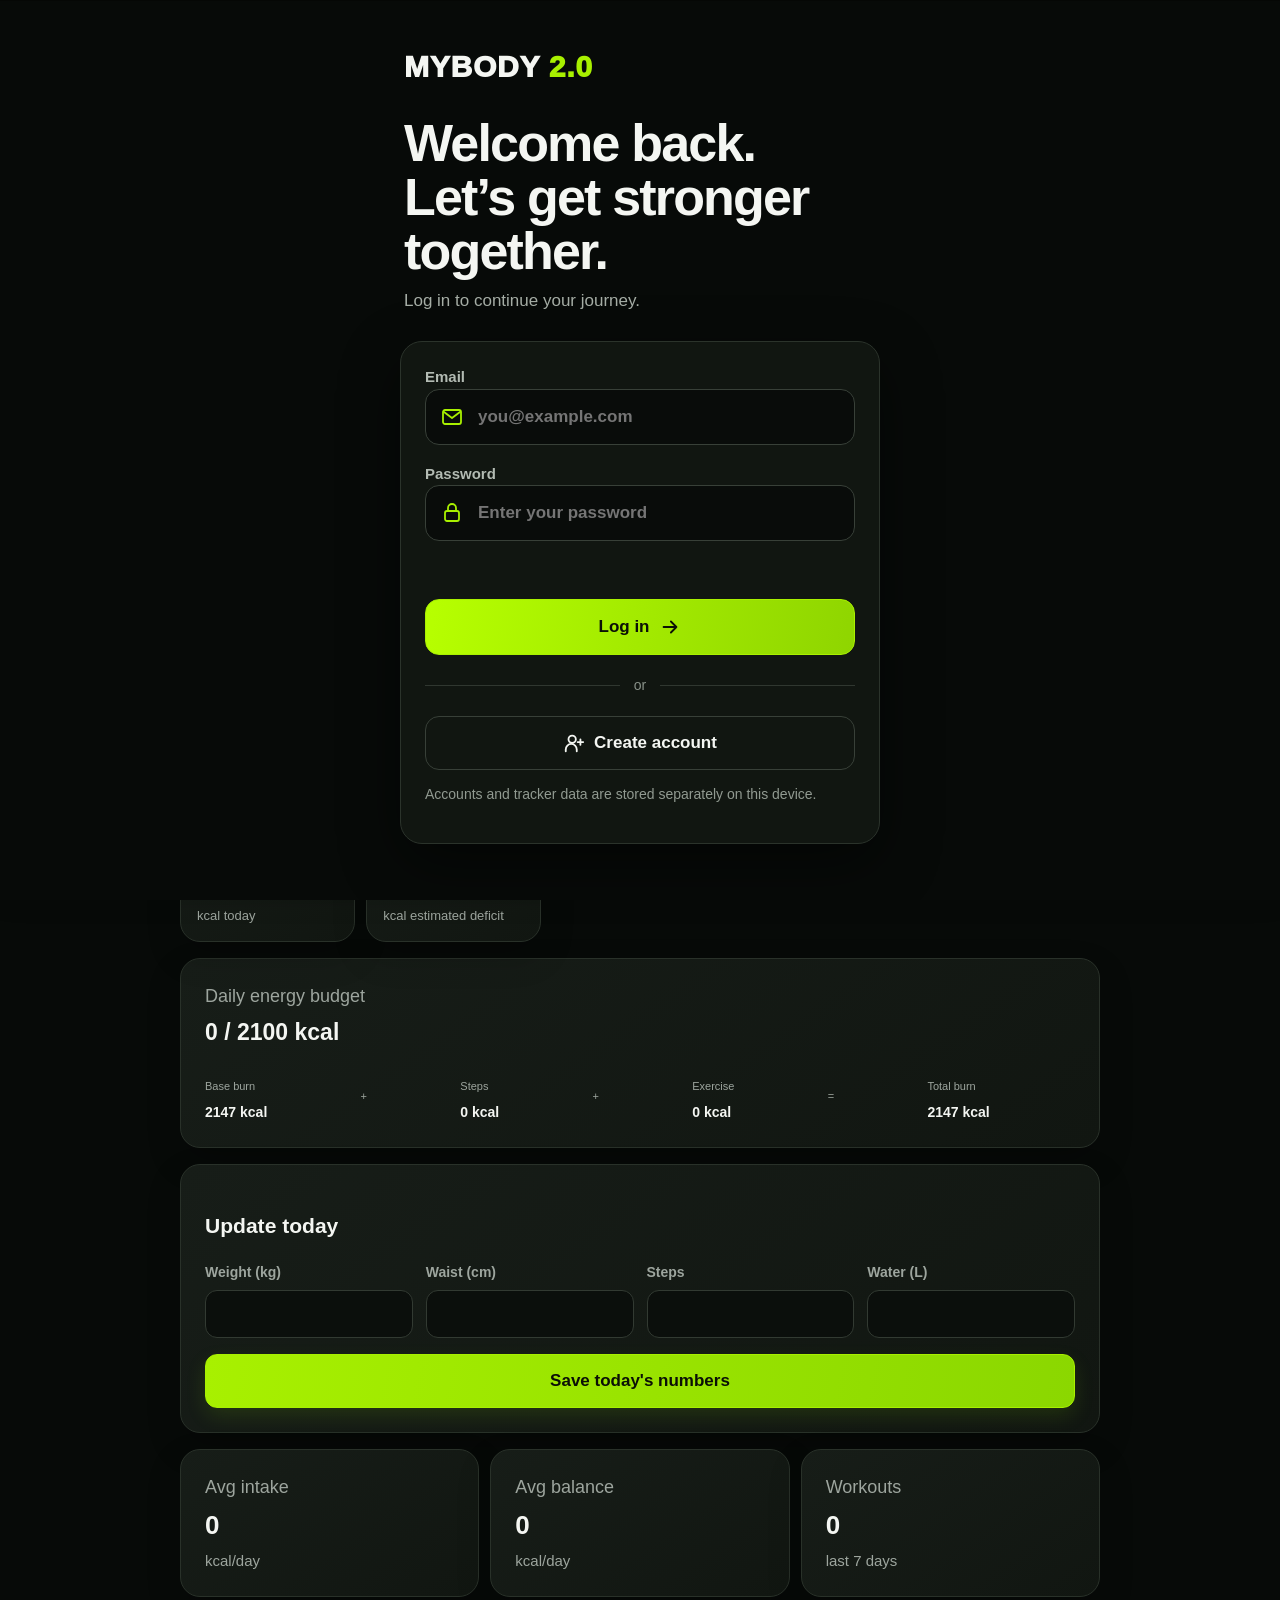
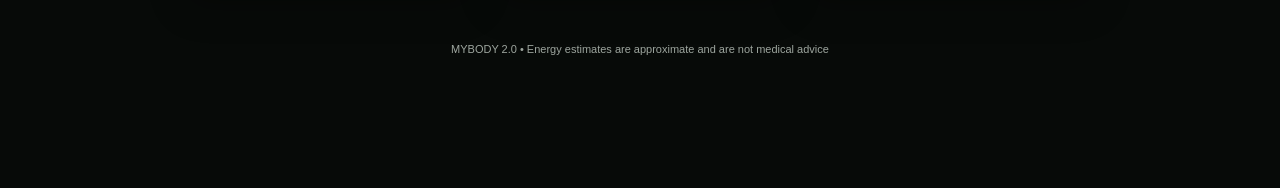
==== commit 5ecc97b2: "Add iPhone step shortcut sync and app sharing" ====
--- a/index-production.html
+++ b/index-production.html
@@ -35,6 +35,9 @@
       <span id="buildBadge">Build #__BUILD__</span>
     </div>
     <div class="header-actions">
+      <button id="shareAppBtn" class="icon-btn" type="button" aria-label="Share MYBODY 2.0">
+        <svg viewBox="0 0 24 24" aria-hidden="true"><circle cx="18" cy="5" r="3"/><circle cx="6" cy="12" r="3"/><circle cx="18" cy="19" r="3"/><path d="m8.7 10.7 6.6-4.1m-6.6 6.7 6.6 4.1"/></svg>
+      </button>
       <button id="themeBtn" class="icon-btn" type="button" aria-label="Switch theme">
         <svg viewBox="0 0 24 24" aria-hidden="true"><path d="M12 3v2m0 14v2M3 12h2m14 0h2M5.64 5.64l1.42 1.42m9.88 9.88 1.42 1.42M18.36 5.64l-1.42 1.42M7.06 16.94l-1.42 1.42"/><circle cx="12" cy="12" r="4"/></svg>
       </button>
@@ -48,7 +51,7 @@
         <div class="summary-metrics">
           <article class="summary-goal summary-calories"><div><span>Calories</span><strong id="scoreCalories">0 / 0</strong></div><div class="mini-progress" aria-hidden="true"><span id="scoreCaloriesBar"></span></div></article>
           <article class="summary-goal summary-protein"><div><span>Protein</span><strong id="scoreProtein">0 / 0g</strong></div><div class="mini-progress" aria-hidden="true"><span id="scoreProteinBar"></span></div></article>
-          <article class="summary-goal summary-steps"><div><span>Steps</span><strong id="scoreSteps">0 / 0</strong></div><div class="mini-progress" aria-hidden="true"><span id="scoreStepsBar"></span></div></article>
+          <article class="summary-goal summary-steps"><div class="summary-goal-head"><div><span>Steps</span><strong id="scoreSteps">0 / 0</strong></div><button id="quickStepSyncBtn" class="summary-sync-btn" type="button" aria-label="Sync iPhone steps now" title="Sync steps"><svg viewBox="0 0 24 24" aria-hidden="true"><path d="M20 6v5h-5M4 18v-5h5"/><path d="M18.5 9A7 7 0 0 0 6.2 6.2L4 8m16 8-2.2 1.8A7 7 0 0 1 5.5 15"/></svg></button></div><div class="mini-progress" aria-hidden="true"><span id="scoreStepsBar"></span></div><small id="quickStepSyncStatus" class="summary-sync-status">Manual</small></article>
           <article class="summary-goal summary-water"><div><span>Water</span><strong id="scoreWater">0 / 0L</strong></div><div class="mini-progress" aria-hidden="true"><span id="scoreWaterBar"></span></div></article>
         </div>
       </section>
@@ -149,8 +152,29 @@
         <div class="settings-note"><b>How burn is calculated</b><p id="bmrExplanation">—</p></div>
         <button id="saveSettings" class="primary full" type="button">Save settings</button>
       </section>
+      <section class="card ios-sync-card" aria-labelledby="iosStepSyncTitle">
+        <div class="sync-card-head"><div><span class="eyebrow">IPHONE STEPS</span><h3 id="iosStepSyncTitle">Apple Health Shortcut</h3></div><span id="hourlySyncBadge" class="sync-badge">Setup needed</span></div>
+        <p id="healthSyncStatus" class="muted-copy">Connect an Apple Shortcut to bring today’s step total into this app without a paid developer account.</p>
+        <div class="sync-actions"><button id="manualStepSyncBtn" class="secondary" type="button"><svg viewBox="0 0 24 24" aria-hidden="true"><path d="M20 6v5h-5M4 18v-5h5"/><path d="M18.5 9A7 7 0 0 0 6.2 6.2L4 8m16 8-2.2 1.8A7 7 0 0 1 5.5 15"/></svg>Sync now</button><button id="setupIosShortcutBtn" class="primary" type="button">Set up iPhone sync</button></div>
+        <p class="sync-privacy">Step values arrive through a URL fragment and are stored only in your MYBODY profile. They are not sent to GitHub Pages.</p>
+      </section>
+      <section class="card app-share-card" aria-labelledby="shareAppTitle"><div><span class="eyebrow">APP ACCESS</span><h3 id="shareAppTitle">Share MYBODY 2.0</h3><p class="muted-copy">Send the app link using the phone’s share sheet, or copy it on desktop.</p></div><button id="shareAppSettingsBtn" class="secondary" type="button"><svg viewBox="0 0 24 24" aria-hidden="true"><circle cx="18" cy="5" r="3"/><circle cx="6" cy="12" r="3"/><circle cx="18" cy="19" r="3"/><path d="m8.7 10.7 6.6-4.1m-6.6 6.7 6.6 4.1"/></svg>Share app</button></section>
     </section>
   </main>
+
+  <div id="iosShortcutSheet" class="sheet-backdrop hidden" role="dialog" aria-modal="true" aria-labelledby="iosShortcutTitle"><section class="sheet-panel shortcut-panel" tabindex="-1">
+    <header class="sheet-head"><div><h2 id="iosShortcutTitle">Connect iPhone steps</h2><p>No paid Apple Developer account required</p></div><button id="closeIosShortcutSheet" type="button" class="sheet-close" aria-label="Close iPhone Shortcut setup"><svg viewBox="0 0 24 24" aria-hidden="true"><path d="M6 6l12 12M18 6 6 18"/></svg></button></header>
+    <div class="shortcut-callout"><b>How it works</b><p>The Shortcut totals today’s Steps from Apple Health, then opens MYBODY 2.0 with the number in a private URL fragment.</p></div>
+    <ol class="shortcut-steps">
+      <li><b>Create a Shortcut</b><span>Name it <strong>MYBODY Step Sync</strong>.</span></li>
+      <li><b>Read today’s Steps</b><span>Add <strong>Find Health Samples</strong>, filter Type to Steps and Start Date to today, then calculate the Sum.</span></li>
+      <li><b>Open the sync link</b><span>Add a URL action using the copied template, replace <strong>STEP_TOTAL</strong> with the calculated Sum, then add <strong>Open URLs</strong>.</span></li>
+      <li><b>Add hourly automations</b><span>In Shortcuts → Automation, add a Time of Day trigger for each hour you want, select this Shortcut, and choose Run Immediately.</span></li>
+    </ol>
+    <div class="shortcut-template"><span>Private sync-link template</span><code id="shortcutSyncTemplate"></code></div>
+    <div class="shortcut-sheet-actions"><button id="createIosShortcutBtn" type="button" class="primary full">Copy template &amp; open Shortcuts</button><button id="markShortcutReadyBtn" type="button" class="secondary full">I’ve finished setup</button></div>
+    <p class="shortcut-limit">Apple requires confirmation when a Shortcut is installed and requires separate Time of Day automations for true hourly scheduling. The app cannot bypass those iOS controls.</p>
+  </section></div>
 
   <div id="exerciseLibrarySheet" class="sheet-backdrop hidden" role="dialog" aria-modal="true" aria-labelledby="exerciseLibraryTitle"><section class="sheet-panel exercise-library-panel" tabindex="-1">
     <header class="sheet-head"><div><h2 id="exerciseLibraryTitle">Exercise library</h2><p>42 real-human and 3D-avatar video demonstrations that work offline</p></div><button type="button" class="sheet-close" data-sheet-close aria-label="Close exercise library"><svg viewBox="0 0 24 24" aria-hidden="true"><path d="M6 6l12 12M18 6 6 18"/></svg></button></header>
@@ -181,6 +205,7 @@
   <script src="core-storage.js?v=__BUILD__" defer></script>
   <script src="exercise-library.js?v=__BUILD__" defer></script>
   <script src="app-production.js?v=__BUILD__" defer></script>
+  <script src="health-sync.js?v=__BUILD__" defer></script>
   <script src="navigation-fix.js?v=__BUILD__" defer></script>
   <script src="build-live.js?v=__BUILD__" defer></script>
 </body>
--- a/production.css
+++ b/production.css
@@ -273,6 +273,8 @@
 .summary-metrics { display: grid; grid-template-columns: repeat(4, minmax(0, 1fr)); gap: var(--space-2); }
 .summary-goal { min-width: 0; padding: 12px; border: 1px solid color-mix(in srgb, var(--line) 80%, transparent); border-radius: 14px; background: color-mix(in srgb, var(--surface) 62%, transparent); }
 .summary-goal > div:first-child { display: grid; gap: 6px; }
+.summary-goal > .summary-goal-head { display: flex; align-items: flex-start; justify-content: space-between; gap: 8px; }
+.summary-goal-head > div { display: grid; min-width: 0; gap: 6px; }
 .summary-metrics span { display: block; color: var(--muted); }
 .summary-metrics span { font-size: 11px; font-weight: 800; letter-spacing: .07em; text-transform: uppercase; }
 .summary-metrics strong { display: block; color: var(--text); font-size: clamp(16px, 3vw, 22px); line-height: 1.1; letter-spacing: -.025em; white-space: nowrap; }
@@ -281,6 +283,10 @@
 .summary-protein { border-top-color: color-mix(in srgb, var(--purple) 48%, var(--line)) !important; }
 .summary-steps { border-top-color: color-mix(in srgb, var(--orange) 48%, var(--line)) !important; }
 .summary-water { border-top-color: color-mix(in srgb, #62d7ff 48%, var(--line)) !important; }
+.summary-sync-btn { display: grid; place-items: center; width: 30px; height: 30px; min-width: 30px; padding: 0; border: 1px solid color-mix(in srgb, var(--orange) 45%, var(--line)); border-radius: 9px; background: color-mix(in srgb, var(--orange) 10%, var(--surface)); color: var(--orange); }
+.summary-sync-btn svg { width: 16px; height: 16px; fill: none; stroke: currentColor; stroke-width: 2; stroke-linecap: round; stroke-linejoin: round; }
+.summary-sync-btn.syncing svg { animation: refresh-spin .75s linear infinite; }
+.summary-sync-status { display: block; min-height: 14px; margin-top: 7px; color: var(--muted); font-size: 10px; font-weight: 700; line-height: 1.3; }
 .disclosure-row { display: flex; align-items: center; justify-content: space-between; gap: var(--space-3); width: 100%; min-height: 74px; padding: var(--space-3) 18px; border: 1px solid var(--line); border-radius: 16px; background: var(--card); color: var(--text); text-align: left; }
 .disclosure-row span, .disclosure-row small { display: block; }
 .disclosure-row b { font-size: 18px; }
@@ -422,6 +428,30 @@
 .settings-note { margin-top: 16px; padding: 16px; border: 1px solid var(--line); border-radius: 15px; background: var(--card); }
 .settings-note b { color: var(--accent); }
 .settings-note p { margin: 7px 0 0; color: var(--muted); line-height: 1.5; }
+.ios-sync-card, .app-share-card { display: grid; gap: 14px; }
+.sync-card-head, .app-share-card { grid-template-columns: minmax(0,1fr) auto; align-items: center; }
+.sync-card-head { display: grid; gap: 12px; }
+.sync-card-head h3, .app-share-card h3 { margin: 4px 0 0; font-size: 22px; }
+.sync-badge { padding: 7px 10px; border: 1px solid var(--line); border-radius: 999px; background: var(--surface); color: var(--muted); font-size: 12px; font-weight: 800; white-space: nowrap; }
+.sync-badge.ready { border-color: color-mix(in srgb, var(--accent) 45%, var(--line)); background: var(--accent-soft); color: var(--accent); }
+.sync-badge.due { border-color: color-mix(in srgb, var(--orange) 45%, var(--line)); color: var(--orange); }
+.sync-actions { display: grid; grid-template-columns: minmax(0,.8fr) minmax(0,1.2fr); gap: 10px; }
+.sync-actions > button { width: 100%; }
+.sync-privacy, .shortcut-limit { margin: 0; color: var(--muted); font-size: 12px; line-height: 1.5; }
+.app-share-card .secondary { min-width: 138px; }
+.shortcut-panel { width: min(100%,680px); }
+.shortcut-callout { padding: 15px 16px; border: 1px solid color-mix(in srgb, var(--accent) 35%, var(--line)); border-radius: 15px; background: var(--accent-soft); }
+.shortcut-callout b { color: var(--accent); }
+.shortcut-callout p { margin: 5px 0 0; color: var(--text); font-size: 14px; line-height: 1.5; }
+.shortcut-steps { display: grid; gap: 14px; margin: 18px 0; padding: 0; list-style: none; counter-reset: shortcut-step; }
+.shortcut-steps li { position: relative; min-height: 46px; padding-left: 58px; counter-increment: shortcut-step; }
+.shortcut-steps li::before { content: counter(shortcut-step); position: absolute; top: 0; left: 0; display: grid; place-items: center; width: 42px; height: 42px; border: 1px solid var(--accent); border-radius: 13px; color: var(--accent); font-weight: 900; }
+.shortcut-steps b, .shortcut-steps span { display: block; }
+.shortcut-steps span { margin-top: 2px; color: var(--muted); font-size: 14px; line-height: 1.45; }
+.shortcut-template { padding: 14px; border: 1px solid var(--line); border-radius: 14px; background: var(--card); }
+.shortcut-template span { display: block; margin-bottom: 7px; color: var(--muted); font-size: 12px; font-weight: 750; }
+.shortcut-template code { display: block; overflow-wrap: anywhere; color: var(--accent); font-size: 12px; line-height: 1.45; user-select: all; }
+.shortcut-sheet-actions { display: grid; grid-template-columns: 1.2fr .8fr; gap: 10px; }
 .history-block { margin-top: 28px; }
 .history-block h3 { margin: 0 0 10px; font-size: 22px; }
 footer { width: min(100%, 980px); margin: 0 auto; padding: 0 20px 24px; color: var(--muted); text-align: center; font-size: 11px; }
@@ -521,6 +551,9 @@
   .summary-metrics span { font-size: 10px; }
   .summary-metrics strong { font-size: clamp(15px,4.2vw,18px); }
   .summary-goal .mini-progress { margin-top: 10px; }
+  .sync-card-head, .app-share-card { grid-template-columns: 1fr; }
+  .sync-actions, .shortcut-sheet-actions { grid-template-columns: 1fr; }
+  .app-share-card .secondary { width: 100%; }
   .exercise-media { min-height: 190px; }
   .sheet-panel { padding-inline: 14px; }
   .lightbox-stage { border-radius: 14px; }
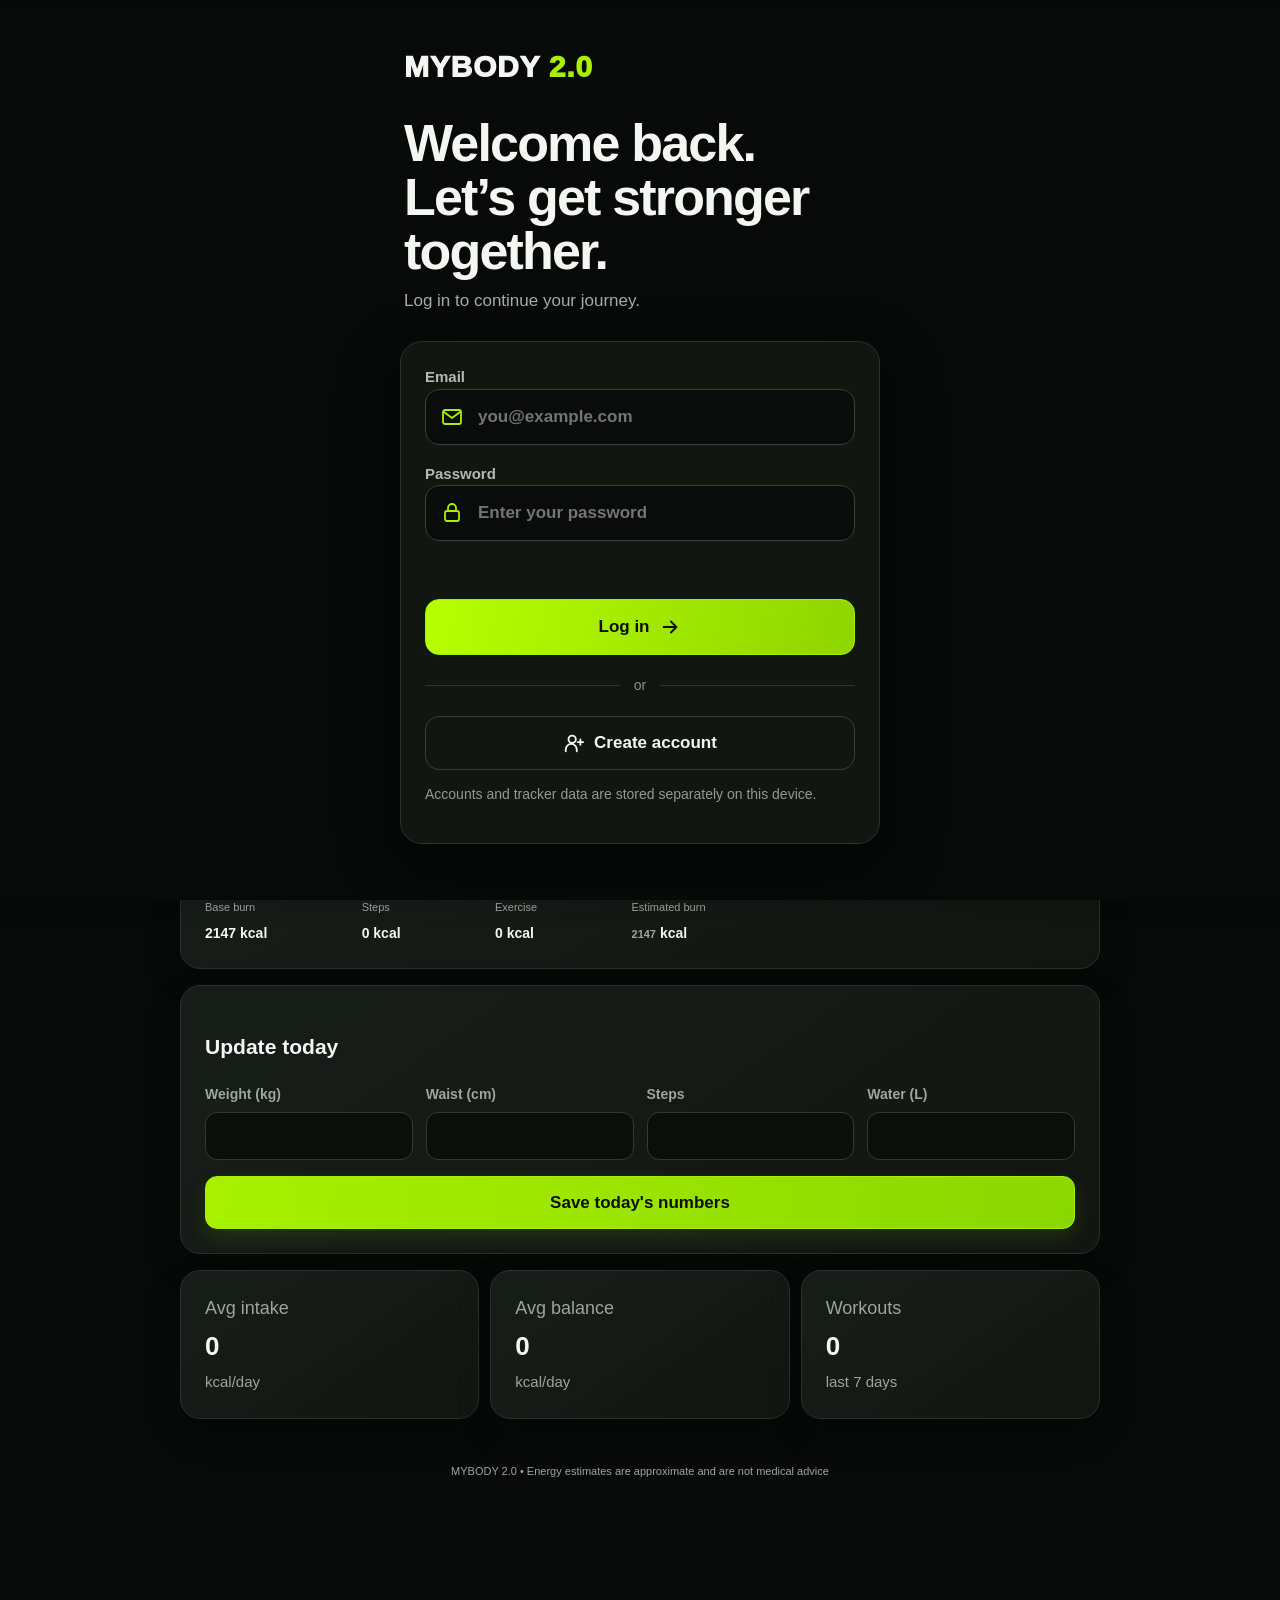
==== commit 88e13d3a: "Combine daily energy card markup" ====
--- a/index-production.html
+++ b/index-production.html
@@ -60,13 +60,24 @@
       </section>
       <section class="inline-details" aria-labelledby="todayDetailsTitle">
         <div class="section-head compact"><div><p class="eyebrow">DETAILS</p><h3 id="todayDetailsTitle">Body, activity and energy</h3></div></div>
-        <section class="energy-strip" aria-label="Detailed daily metrics">
-          <article class="metric-card metric-burn"><span>Estimated burn</span><strong id="dashBurn">0</strong><small>kcal today</small></article>
-          <article class="metric-card metric-balance"><span>Energy balance</span><strong id="dashBalance">0</strong><small id="dashBalanceLabel">kcal</small></article>
-        </section>
-        <section class="card balance-card">
-          <div class="balance-head"><div><span>Daily energy budget</span><strong id="budgetHeadline">—</strong></div></div>
-          <div class="energy-flow"><div><span>Base burn</span><b id="baseBurn">0 kcal</b></div><span>+</span><div><span>Steps</span><b id="stepBurn">0 kcal</b></div><span>+</span><div><span>Exercise</span><b id="exerciseBurn">0 kcal</b></div><span>=</span><div><span>Total burn</span><b id="totalBurn">0 kcal</b></div></div>
+        <section class="card energy-overview" aria-label="Daily energy summary">
+          <div class="energy-overview-head">
+            <div class="energy-budget-summary">
+              <span>Daily energy budget</span>
+              <strong id="budgetHeadline">—</strong>
+            </div>
+            <div class="energy-balance-summary">
+              <span>Energy balance</span>
+              <strong id="dashBalance">0</strong>
+              <small id="dashBalanceLabel">kcal</small>
+            </div>
+          </div>
+          <div class="energy-flow" aria-label="Estimated burn breakdown">
+            <div><span>Base burn</span><b id="baseBurn">0 kcal</b></div>
+            <div><span>Steps</span><b id="stepBurn">0 kcal</b></div>
+            <div><span>Exercise</span><b id="exerciseBurn">0 kcal</b></div>
+            <div class="energy-total"><span>Estimated burn</span><b><span id="dashBurn">0</span> kcal</b></div>
+          </div>
         </section>
         <section class="card form-card">
           <h3>Update today</h3>
@@ -154,9 +165,9 @@
       </section>
       <section class="card ios-sync-card" aria-labelledby="iosStepSyncTitle">
         <div class="sync-card-head"><div><span class="eyebrow">IPHONE STEPS</span><h3 id="iosStepSyncTitle">Apple Health Shortcut</h3></div><span id="hourlySyncBadge" class="sync-badge">Setup needed</span></div>
-        <p id="healthSyncStatus" class="muted-copy">Connect an Apple Shortcut to bring today’s step total into this app without a paid developer account.</p>
+        <p id="healthSyncStatus" class="muted-copy">Connect an Apple Shortcut to upload steps hourly without opening Safari.</p>
         <div class="sync-actions"><button id="manualStepSyncBtn" class="secondary" type="button"><svg viewBox="0 0 24 24" aria-hidden="true"><path d="M20 6v5h-5M4 18v-5h5"/><path d="M18.5 9A7 7 0 0 0 6.2 6.2L4 8m16 8-2.2 1.8A7 7 0 0 1 5.5 15"/></svg>Sync now</button><button id="setupIosShortcutBtn" class="primary" type="button">Set up iPhone sync</button></div>
-        <p class="sync-privacy">Step values arrive through a URL fragment and are stored only in your MYBODY profile. They are not sent to GitHub Pages.</p>
+        <p class="sync-privacy">The Shortcut sends only the date and step total to a private sync endpoint protected by a device-specific token. Your token is never placed in the browser address bar.</p>
       </section>
       <section class="card app-share-card" aria-labelledby="shareAppTitle"><div><span class="eyebrow">APP ACCESS</span><h3 id="shareAppTitle">Share MYBODY 2.0</h3><p class="muted-copy">Send the app link using the phone’s share sheet, or copy it on desktop.</p></div><button id="shareAppSettingsBtn" class="secondary" type="button"><svg viewBox="0 0 24 24" aria-hidden="true"><circle cx="18" cy="5" r="3"/><circle cx="6" cy="12" r="3"/><circle cx="18" cy="19" r="3"/><path d="m8.7 10.7 6.6-4.1m-6.6 6.7 6.6 4.1"/></svg>Share app</button></section>
     </section>
@@ -164,16 +175,18 @@
 
   <div id="iosShortcutSheet" class="sheet-backdrop hidden" role="dialog" aria-modal="true" aria-labelledby="iosShortcutTitle"><section class="sheet-panel shortcut-panel" tabindex="-1">
     <header class="sheet-head"><div><h2 id="iosShortcutTitle">Connect iPhone steps</h2><p>No paid Apple Developer account required</p></div><button id="closeIosShortcutSheet" type="button" class="sheet-close" aria-label="Close iPhone Shortcut setup"><svg viewBox="0 0 24 24" aria-hidden="true"><path d="M6 6l12 12M18 6 6 18"/></svg></button></header>
-    <div class="shortcut-callout"><b>How it works</b><p>The Shortcut totals today’s Steps from Apple Health, then opens MYBODY 2.0 with the number in a private URL fragment.</p></div>
+    <div class="shortcut-callout"><b>Background mode</b><p>The Shortcut uploads today’s step total directly. It does not open Safari or interrupt another app. MYBODY retrieves the latest upload when opened or when you tap Sync now.</p></div>
     <ol class="shortcut-steps">
       <li><b>Create a Shortcut</b><span>Name it <strong>MYBODY Step Sync</strong>.</span></li>
       <li><b>Read today’s Steps</b><span>Add <strong>Find Health Samples</strong>, filter Type to Steps and Start Date to today, then calculate the Sum.</span></li>
-      <li><b>Open the sync link</b><span>Add a URL action using the copied template, replace <strong>STEP_TOTAL</strong> with the calculated Sum, then add <strong>Open URLs</strong>.</span></li>
+      <li><b>Prepare today’s date</b><span>Add <strong>Current Date</strong>, then <strong>Format Date</strong> with the custom format <strong>yyyy-MM-dd</strong>.</span></li>
+      <li><b>Upload without Safari</b><span>Add <strong>Get Contents of URL</strong>, use the endpoint below, choose POST and JSON, then add fields: <strong>action</strong> = write, <strong>token</strong> = the private token, <strong>steps</strong> = Sum, and <strong>date</strong> = Formatted Date. Do not add Open URLs.</span></li>
       <li><b>Add hourly automations</b><span>In Shortcuts → Automation, add a Time of Day trigger for each hour you want, select this Shortcut, and choose Run Immediately.</span></li>
     </ol>
-    <div class="shortcut-template"><span>Private sync-link template</span><code id="shortcutSyncTemplate"></code></div>
-    <div class="shortcut-sheet-actions"><button id="createIosShortcutBtn" type="button" class="primary full">Copy template &amp; open Shortcuts</button><button id="markShortcutReadyBtn" type="button" class="secondary full">I’ve finished setup</button></div>
-    <p class="shortcut-limit">Apple requires confirmation when a Shortcut is installed and requires separate Time of Day automations for true hourly scheduling. The app cannot bypass those iOS controls.</p>
+    <div class="shortcut-template"><span>Background endpoint</span><code id="shortcutSyncEndpoint"></code><button id="copyShortcutEndpointBtn" type="button" class="text-btn">Copy endpoint</button></div>
+    <div class="shortcut-template private-token"><span>Private sync token</span><code id="shortcutSyncToken"></code><button id="copyShortcutTokenBtn" type="button" class="text-btn">Copy token</button></div>
+    <div class="shortcut-sheet-actions"><button id="createIosShortcutBtn" type="button" class="primary full">Copy token &amp; open Shortcuts</button><button id="markShortcutReadyBtn" type="button" class="secondary full">I’ve finished setup</button></div>
+    <p class="shortcut-limit">Keep the private token inside your Shortcut and do not share it. Apple requires separate Time of Day automations for true hourly scheduling. The PWA cannot refresh while fully closed, but it retrieves the waiting upload when opened.</p>
   </section></div>
 
   <div id="exerciseLibrarySheet" class="sheet-backdrop hidden" role="dialog" aria-modal="true" aria-labelledby="exerciseLibraryTitle"><section class="sheet-panel exercise-library-panel" tabindex="-1">
--- a/production.css
+++ b/production.css
@@ -448,9 +448,12 @@
 .shortcut-steps li::before { content: counter(shortcut-step); position: absolute; top: 0; left: 0; display: grid; place-items: center; width: 42px; height: 42px; border: 1px solid var(--accent); border-radius: 13px; color: var(--accent); font-weight: 900; }
 .shortcut-steps b, .shortcut-steps span { display: block; }
 .shortcut-steps span { margin-top: 2px; color: var(--muted); font-size: 14px; line-height: 1.45; }
-.shortcut-template { padding: 14px; border: 1px solid var(--line); border-radius: 14px; background: var(--card); }
+.shortcut-template { display: grid; grid-template-columns: minmax(0,1fr) auto; gap: 7px 12px; align-items: center; margin-bottom: 10px; padding: 14px; border: 1px solid var(--line); border-radius: 14px; background: var(--card); }
 .shortcut-template span { display: block; margin-bottom: 7px; color: var(--muted); font-size: 12px; font-weight: 750; }
-.shortcut-template code { display: block; overflow-wrap: anywhere; color: var(--accent); font-size: 12px; line-height: 1.45; user-select: all; }
+.shortcut-template code { display: block; min-width: 0; overflow-wrap: anywhere; color: var(--accent); font-size: 12px; line-height: 1.45; user-select: all; }
+.shortcut-template span, .shortcut-template code { grid-column: 1; }
+.shortcut-template .text-btn { grid-column: 2; grid-row: 1 / span 2; align-self: stretch; border: 1px solid var(--line); border-radius: 11px; }
+.shortcut-template.private-token code { color: var(--orange); letter-spacing: .035em; }
 .shortcut-sheet-actions { display: grid; grid-template-columns: 1.2fr .8fr; gap: 10px; }
 .history-block { margin-top: 28px; }
 .history-block h3 { margin: 0 0 10px; font-size: 22px; }
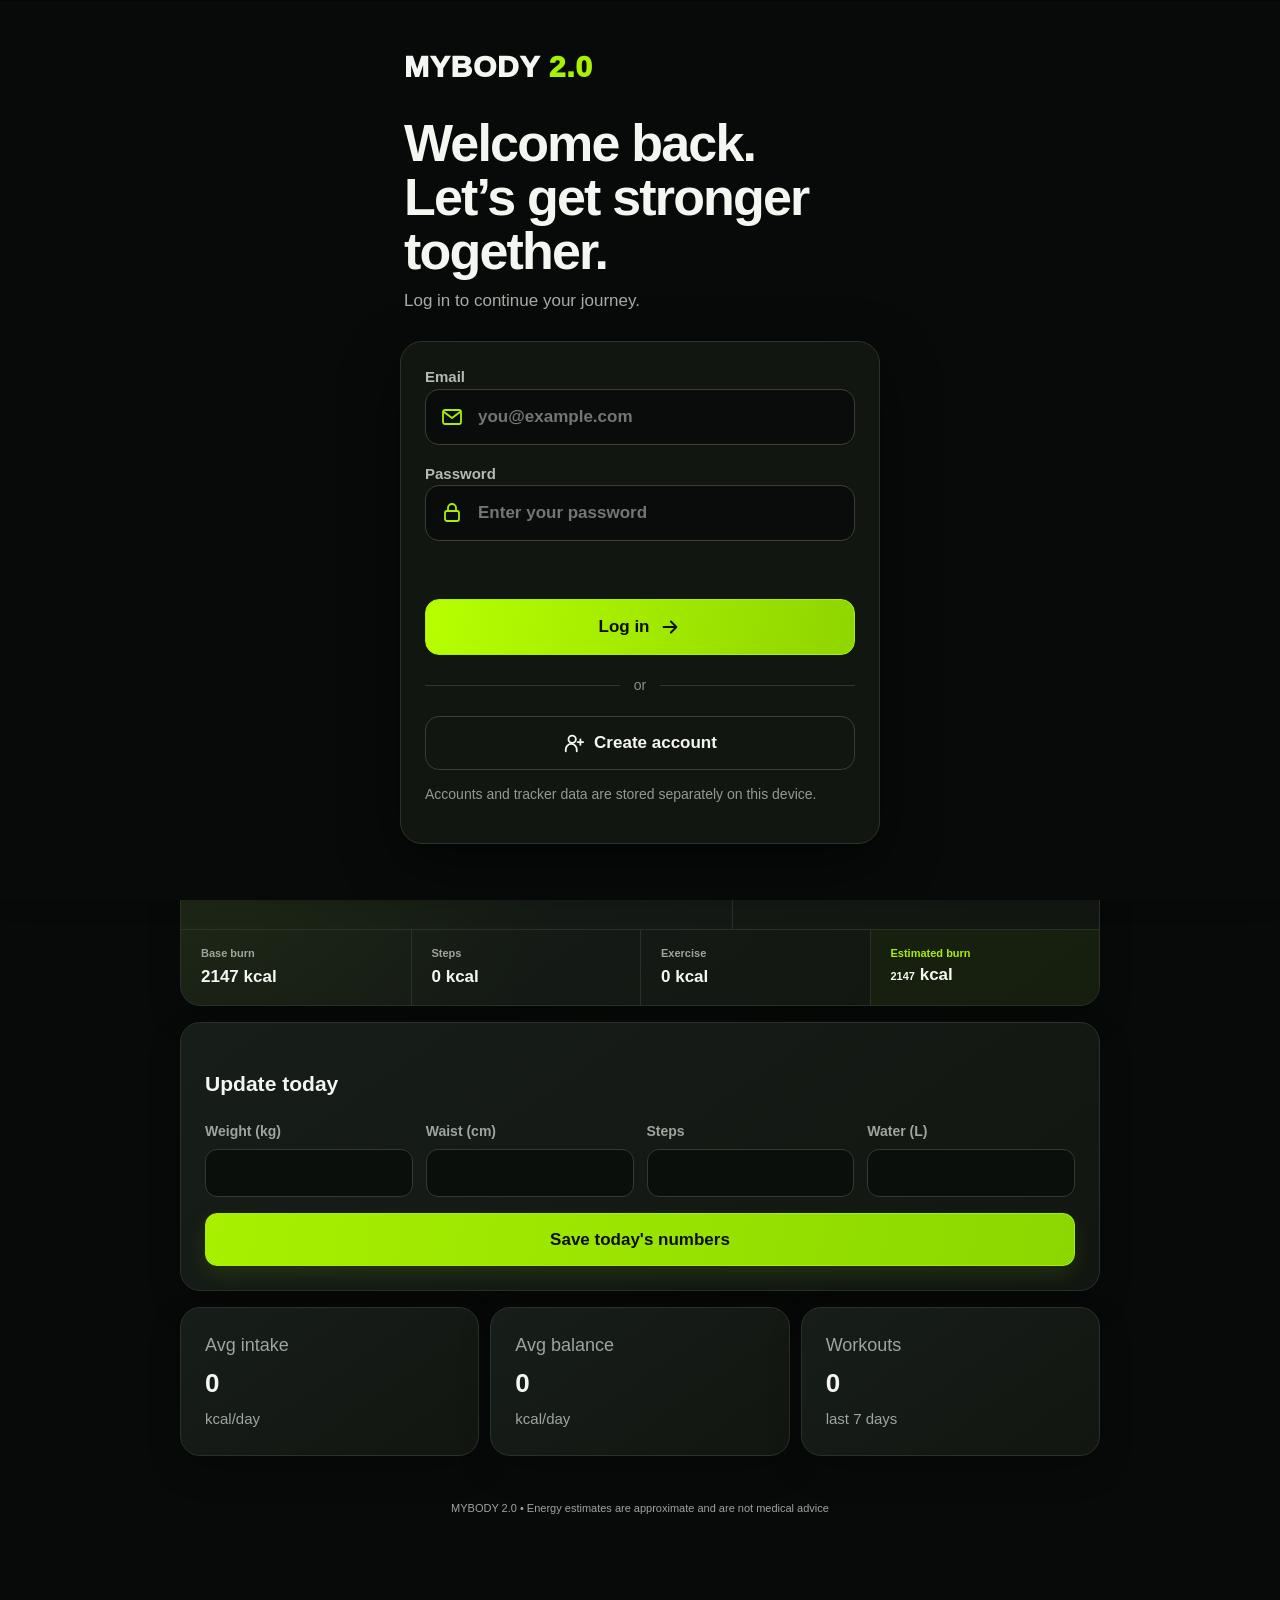
==== commit 2d5617c1: "Add Android Health Connect step sync" ====
--- a/index-production.html
+++ b/index-production.html
@@ -51,7 +51,7 @@
         <div class="summary-metrics">
           <article class="summary-goal summary-calories"><div><span>Calories</span><strong id="scoreCalories">0 / 0</strong></div><div class="mini-progress" aria-hidden="true"><span id="scoreCaloriesBar"></span></div></article>
           <article class="summary-goal summary-protein"><div><span>Protein</span><strong id="scoreProtein">0 / 0g</strong></div><div class="mini-progress" aria-hidden="true"><span id="scoreProteinBar"></span></div></article>
-          <article class="summary-goal summary-steps"><div class="summary-goal-head"><div><span>Steps</span><strong id="scoreSteps">0 / 0</strong></div><button id="quickStepSyncBtn" class="summary-sync-btn" type="button" aria-label="Sync iPhone steps now" title="Sync steps"><svg viewBox="0 0 24 24" aria-hidden="true"><path d="M20 6v5h-5M4 18v-5h5"/><path d="M18.5 9A7 7 0 0 0 6.2 6.2L4 8m16 8-2.2 1.8A7 7 0 0 1 5.5 15"/></svg></button></div><div class="mini-progress" aria-hidden="true"><span id="scoreStepsBar"></span></div><small id="quickStepSyncStatus" class="summary-sync-status">Manual</small></article>
+          <article class="summary-goal summary-steps"><div class="summary-goal-head"><div><span>Steps</span><strong id="scoreSteps">0 / 0</strong></div><button id="quickStepSyncBtn" class="summary-sync-btn" type="button" aria-label="Sync phone steps now" title="Sync steps"><svg viewBox="0 0 24 24" aria-hidden="true"><path d="M20 6v5h-5M4 18v-5h5"/><path d="M18.5 9A7 7 0 0 0 6.2 6.2L4 8m16 8-2.2 1.8A7 7 0 0 1 5.5 15"/></svg></button></div><div class="mini-progress" aria-hidden="true"><span id="scoreStepsBar"></span></div><small id="quickStepSyncStatus" class="summary-sync-status">Manual</small></article>
           <article class="summary-goal summary-water"><div><span>Water</span><strong id="scoreWater">0 / 0L</strong></div><div class="mini-progress" aria-hidden="true"><span id="scoreWaterBar"></span></div></article>
         </div>
       </section>
@@ -164,10 +164,10 @@
         <button id="saveSettings" class="primary full" type="button">Save settings</button>
       </section>
       <section class="card ios-sync-card" aria-labelledby="iosStepSyncTitle">
-        <div class="sync-card-head"><div><span class="eyebrow">IPHONE STEPS</span><h3 id="iosStepSyncTitle">Apple Health Shortcut</h3></div><span id="hourlySyncBadge" class="sync-badge">Setup needed</span></div>
-        <p id="healthSyncStatus" class="muted-copy">Connect an Apple Shortcut to upload steps hourly without opening Safari.</p>
-        <div class="sync-actions"><button id="manualStepSyncBtn" class="secondary" type="button"><svg viewBox="0 0 24 24" aria-hidden="true"><path d="M20 6v5h-5M4 18v-5h5"/><path d="M18.5 9A7 7 0 0 0 6.2 6.2L4 8m16 8-2.2 1.8A7 7 0 0 1 5.5 15"/></svg>Sync now</button><button id="setupIosShortcutBtn" class="primary" type="button">Set up iPhone sync</button></div>
-        <p class="sync-privacy">The Shortcut sends only the date and step total to a private sync endpoint protected by a device-specific token. Your token is never placed in the browser address bar.</p>
+        <div class="sync-card-head"><div><span id="stepSyncEyebrow" class="eyebrow">PHONE STEPS</span><h3 id="iosStepSyncTitle">Device step sync</h3><small id="detectedDeviceLabel" class="detected-device">Detecting this device…</small></div><span id="hourlySyncBadge" class="sync-badge">Setup needed</span></div>
+        <p id="healthSyncStatus" class="muted-copy">Checking the best step-sync method for this device.</p>
+        <div class="sync-actions"><button id="manualStepSyncBtn" class="secondary" type="button"><svg viewBox="0 0 24 24" aria-hidden="true"><path d="M20 6v5h-5M4 18v-5h5"/><path d="M18.5 9A7 7 0 0 0 6.2 6.2L4 8m16 8-2.2 1.8A7 7 0 0 1 5.5 15"/></svg>Sync now</button><button id="setupIosShortcutBtn" class="primary" type="button">Set up phone sync</button></div>
+        <p id="stepSyncPrivacy" class="sync-privacy">Only today’s date and step total are synced. Health permissions stay under your control on the phone.</p>
       </section>
       <section class="card app-share-card" aria-labelledby="shareAppTitle"><div><span class="eyebrow">APP ACCESS</span><h3 id="shareAppTitle">Share MYBODY 2.0</h3><p class="muted-copy">Send the app link using the phone’s share sheet, or copy it on desktop.</p></div><button id="shareAppSettingsBtn" class="secondary" type="button"><svg viewBox="0 0 24 24" aria-hidden="true"><circle cx="18" cy="5" r="3"/><circle cx="6" cy="12" r="3"/><circle cx="18" cy="19" r="3"/><path d="m8.7 10.7 6.6-4.1m-6.6 6.7 6.6 4.1"/></svg>Share app</button></section>
     </section>
@@ -189,6 +189,19 @@
     <p class="shortcut-limit">Keep the private token inside your Shortcut and do not share it. Apple requires separate Time of Day automations for true hourly scheduling. The PWA cannot refresh while fully closed, but it retrieves the waiting upload when opened.</p>
   </section></div>
 
+  <div id="androidHealthSheet" class="sheet-backdrop hidden" role="dialog" aria-modal="true" aria-labelledby="androidHealthTitle"><section class="sheet-panel shortcut-panel" tabindex="-1">
+    <header class="sheet-head"><div><h2 id="androidHealthTitle">Connect Android steps</h2><p>Health Connect • no Play developer account required for direct install</p></div><button id="closeAndroidHealthSheet" type="button" class="sheet-close" aria-label="Close Android Health Connect setup"><svg viewBox="0 0 24 24" aria-hidden="true"><path d="M6 6l12 12M18 6 6 18"/></svg></button></header>
+    <div class="shortcut-callout"><b>Why the Android app is needed</b><p>Health Connect keeps health data behind native Android permissions, so Chrome and an installed PWA cannot read it directly. The MYBODY Android wrapper securely bridges Health Connect to this tracker.</p></div>
+    <ol class="shortcut-steps">
+      <li><b>Install the MYBODY Android app</b><span>Download the test APK below and allow installation from your browser when Android asks.</span></li>
+      <li><b>Allow Steps access</b><span>Open the app and approve <strong>Steps</strong> in the Health Connect permission screen.</span></li>
+      <li><b>Keep automatic sync enabled</b><span>On supported Android 14+ devices, approve background health access. MYBODY then checks today’s total about once per hour.</span></li>
+      <li><b>Use Sync now any time</b><span>The button reads the latest Health Connect total immediately without opening another browser.</span></li>
+    </ol>
+    <div class="shortcut-sheet-actions"><a id="downloadAndroidAppBtn" class="primary full button-link" href="https://github.com/tausifdg-cmyk/december-family-function-tracker/releases/download/android-latest/mybody-android.apk">Download Android app</a><button id="androidSetupDoneBtn" type="button" class="secondary full">I’ll install it later</button></div>
+    <p class="shortcut-limit">Health Connect is built into Android 14 and later. Android 9–13 may require the Health Connect app, and background reads depend on device support and permission.</p>
+  </section></div>
+
   <div id="exerciseLibrarySheet" class="sheet-backdrop hidden" role="dialog" aria-modal="true" aria-labelledby="exerciseLibraryTitle"><section class="sheet-panel exercise-library-panel" tabindex="-1">
     <header class="sheet-head"><div><h2 id="exerciseLibraryTitle">Exercise library</h2><p>42 real-human and 3D-avatar video demonstrations that work offline</p></div><button type="button" class="sheet-close" data-sheet-close aria-label="Close exercise library"><svg viewBox="0 0 24 24" aria-hidden="true"><path d="M6 6l12 12M18 6 6 18"/></svg></button></header>
     <div class="exercise-library-tools"><label class="library-search"><svg viewBox="0 0 24 24" aria-hidden="true"><circle cx="11" cy="11" r="7"/><path d="m16 16 5 5"/></svg><input id="exerciseLibrarySearch" type="search" inputmode="search" placeholder="Search exercises" autocomplete="off"></label><button id="keepExercisesOffline" class="secondary offline-status" type="button"><span id="exerciseOfflineDot" aria-hidden="true"></span><span id="exerciseOfflineStatus">Offline ready</span></button></div>
--- a/production.css
+++ b/production.css
@@ -156,7 +156,7 @@
 }
 .icon-btn svg { width: 23px; height: 23px; fill: none; stroke: currentColor; stroke-width: 1.8; stroke-linecap: round; }
 .topbar .user-chip button { padding: 8px 11px; font-size: 14px; font-weight: 750; }
-.topbar .user-chip button:first-child { max-width: 160px; color: var(--accent); overflow: hidden; text-overflow: ellipsis; white-space: nowrap; }
+.topbar #logoutBtn { min-width: 76px; white-space: nowrap; }
 
 .app-shell { display: grid; width: min(100%, 980px); margin: 0 auto; padding: var(--space-4) clamp(14px, 4vw, 30px) 44px; }
 .panel { display: none; min-width: 0; animation: panel-in .18s ease-out; }
@@ -241,10 +241,24 @@
 .balance-ring { --progress: 0deg; display: grid; place-items: center; width: 82px; height: 82px; flex: none; border-radius: 50%; background: radial-gradient(circle, var(--card) 57%, transparent 59%), conic-gradient(var(--accent) var(--progress), #303530 0); box-shadow: inset 0 0 0 1px var(--line); }
 .balance-ring b { font-size: 22px; }
 .balance-ring small { display: block; margin-top: -5px; color: var(--muted); font-size: 12px; font-weight: 800; text-transform: uppercase; }
-.energy-flow { display: grid; grid-template-columns: repeat(7, auto); align-items: center; gap: 8px; margin-top: 21px; }
-.energy-flow div { min-width: 0; }
-.energy-flow span { color: var(--muted); font-size: 11px; }
-.energy-flow b { display: block; margin-top: 4px; font-size: 14px; }
+.energy-overview { overflow: hidden; padding: 0; background: radial-gradient(circle at 0 0, rgba(168,240,0,.065), transparent 42%), linear-gradient(145deg, var(--card-strong), var(--card)); }
+.energy-overview-head { display: grid; grid-template-columns: minmax(0,1.2fr) minmax(0,.8fr); }
+.energy-budget-summary, .energy-balance-summary { min-width: 0; padding: clamp(18px,4vw,24px); }
+.energy-budget-summary > span, .energy-balance-summary > span, .energy-balance-summary small { display: block; color: var(--muted); }
+.energy-budget-summary > span, .energy-balance-summary > span { font-size: 13px; font-weight: 750; }
+.energy-budget-summary strong, .energy-balance-summary strong { display: block; margin-top: 8px; line-height: 1; letter-spacing: -.035em; }
+.energy-budget-summary strong { font-size: clamp(24px,5vw,34px); }
+.energy-balance-summary { border-left: 1px solid var(--line); }
+.energy-balance-summary strong { color: var(--accent); font-size: clamp(27px,6vw,38px); }
+.energy-balance-summary small { margin-top: 7px; font-size: 12px; line-height: 1.3; }
+.energy-flow { display: grid; grid-template-columns: repeat(4,minmax(0,1fr)); border-top: 1px solid var(--line); }
+.energy-flow > div { min-width: 0; padding: 17px clamp(12px,2.6vw,20px); }
+.energy-flow > div + div { border-left: 1px solid var(--line); }
+.energy-flow span { display: block; color: var(--muted); font-size: 11px; font-weight: 750; line-height: 1.25; }
+.energy-flow b { display: block; margin-top: 6px; font-size: clamp(14px,2.7vw,17px); line-height: 1.2; white-space: nowrap; }
+.energy-flow .energy-total { background: color-mix(in srgb,var(--accent-soft) 68%,transparent); }
+.energy-flow .energy-total span { color: var(--accent); }
+.energy-flow .energy-total b, .energy-flow .energy-total b span { display: inline; color: var(--text); }
 
 .today-workout-card, .workout-summary { position: relative; overflow: hidden; isolation: isolate; }
 .today-workout-card { display: flex; align-items: flex-end; min-height: 245px; padding-top: 110px; }
@@ -432,6 +446,7 @@
 .sync-card-head, .app-share-card { grid-template-columns: minmax(0,1fr) auto; align-items: center; }
 .sync-card-head { display: grid; gap: 12px; }
 .sync-card-head h3, .app-share-card h3 { margin: 4px 0 0; font-size: 22px; }
+.detected-device { display: block; margin-top: 5px; color: var(--muted); font-size: 12px; font-weight: 700; }
 .sync-badge { padding: 7px 10px; border: 1px solid var(--line); border-radius: 999px; background: var(--surface); color: var(--muted); font-size: 12px; font-weight: 800; white-space: nowrap; }
 .sync-badge.ready { border-color: color-mix(in srgb, var(--accent) 45%, var(--line)); background: var(--accent-soft); color: var(--accent); }
 .sync-badge.due { border-color: color-mix(in srgb, var(--orange) 45%, var(--line)); color: var(--orange); }
@@ -455,6 +470,7 @@
 .shortcut-template .text-btn { grid-column: 2; grid-row: 1 / span 2; align-self: stretch; border: 1px solid var(--line); border-radius: 11px; }
 .shortcut-template.private-token code { color: var(--orange); letter-spacing: .035em; }
 .shortcut-sheet-actions { display: grid; grid-template-columns: 1.2fr .8fr; gap: 10px; }
+.button-link { display: flex; align-items: center; justify-content: center; box-sizing: border-box; min-height: 48px; text-decoration: none; }
 .history-block { margin-top: 28px; }
 .history-block h3 { margin: 0 0 10px; font-size: 22px; }
 footer { width: min(100%, 980px); margin: 0 auto; padding: 0 20px 24px; color: var(--muted); text-align: center; font-size: 11px; }
@@ -516,8 +532,6 @@
   .energy-strip::-webkit-scrollbar { display: none; }
   .energy-strip .metric-card { flex: 0 0 142px; scroll-snap-align: start; }
   .form-grid.four { grid-template-columns: repeat(2, minmax(0, 1fr)); }
-  .energy-flow { grid-template-columns: repeat(4, minmax(0, 1fr)); }
-  .energy-flow > span { display: none; }
   .workout-summary { grid-template-columns: 1fr 1fr; }
   .workout-summary > div:first-child { grid-column: 1 / -1; }
   .exercise { grid-template-columns: 1fr; padding: 12px; }
@@ -530,8 +544,7 @@
   :root { --nav-height: 72px; }
   .topbar { min-height: calc(66px + var(--safe-top)); padding-inline: 15px; }
   .topbar h1 { font-size: 26px; }
-  .topbar .user-chip button:first-child { width: 44px; overflow: hidden; font-size: 0; }
-  .topbar .user-chip button:first-child::before { content: "●"; color: var(--accent); font-size: 18px; }
+  .topbar #logoutBtn { min-width: 70px; padding-inline: 10px; }
   .app-shell { padding: 18px 12px 36px; }
   .metric-card, .card { border-radius: 17px; }
   .metric-card { padding: 14px; }
@@ -554,6 +567,14 @@
   .summary-metrics span { font-size: 10px; }
   .summary-metrics strong { font-size: clamp(15px,4.2vw,18px); }
   .summary-goal .mini-progress { margin-top: 10px; }
+  .energy-budget-summary, .energy-balance-summary { padding: 17px 15px; }
+  .energy-budget-summary strong { font-size: clamp(21px,5.6vw,25px); white-space: nowrap; }
+  .energy-balance-summary strong { font-size: clamp(25px,7vw,31px); }
+  .energy-flow { grid-template-columns: repeat(2,minmax(0,1fr)); }
+  .energy-flow > div { padding: 15px; }
+  .energy-flow > div:nth-child(3) { border-left: 0; }
+  .energy-flow > div:nth-child(n+3) { border-top: 1px solid var(--line); }
+  .energy-flow b { font-size: 15px; }
   .sync-card-head, .app-share-card { grid-template-columns: 1fr; }
   .sync-actions, .shortcut-sheet-actions { grid-template-columns: 1fr; }
   .app-share-card .secondary { width: 100%; }
@@ -576,7 +597,8 @@
   .quick-actions { grid-template-columns: repeat(2, minmax(0, 1fr)); }
   .form-grid.two:not(.settings-grid) { grid-template-columns: 1fr; }
   .stats-grid { grid-template-columns: 1fr 1fr; }
-  .topbar .user-chip button:last-child { display: none; }
+  .energy-overview-head { grid-template-columns: 1fr; }
+  .energy-balance-summary { border-top: 1px solid var(--line); border-left: 0; }
 }
 
 @media (prefers-reduced-motion: reduce) {
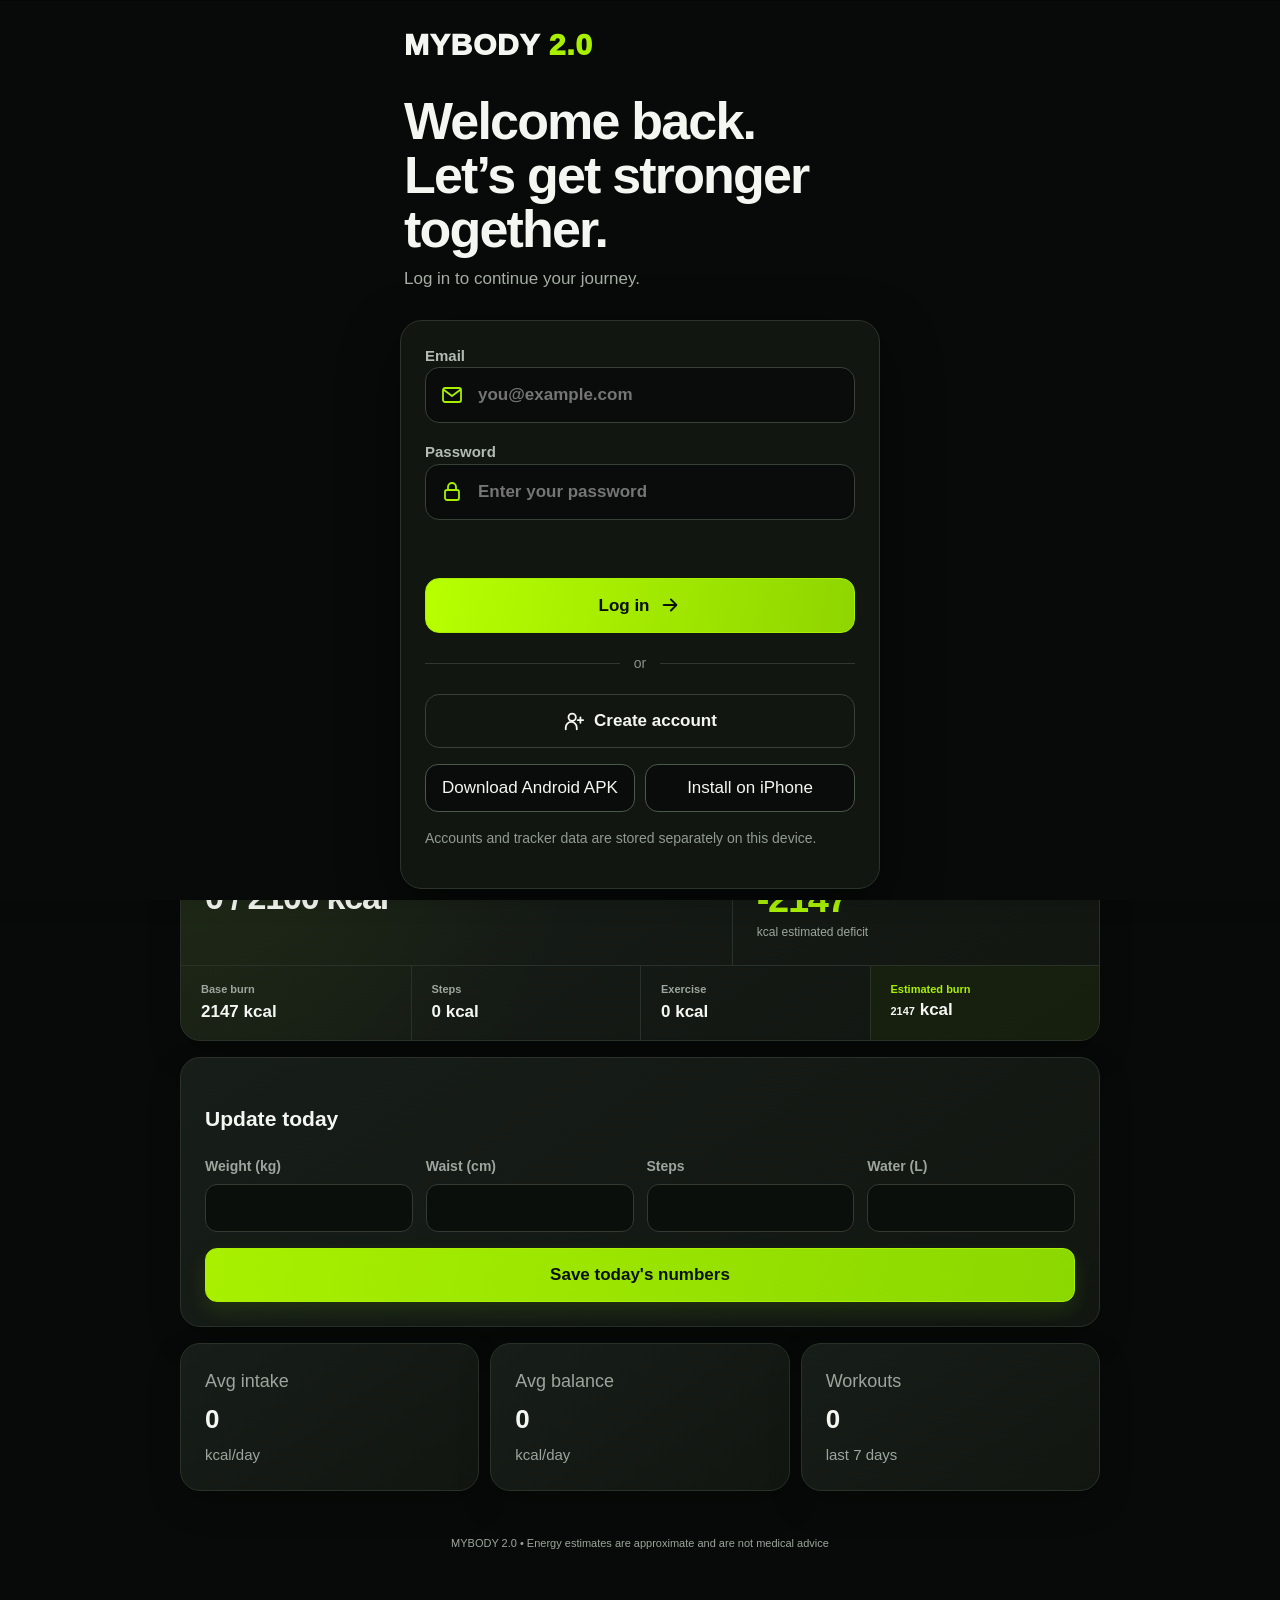
==== commit c05ae44a: "Improve install, logging, and measurement flows" ====
--- a/index-production.html
+++ b/index-production.html
@@ -44,6 +44,11 @@
     </div>
   </header>
 
+  <section id="webInstallPrompt" class="web-install-prompt hidden" aria-label="Install MYBODY 2.0">
+    <div><b>Get the MYBODY app</b><span>Android app or iPhone Home Screen app</span></div>
+    <button id="openAppInstallBtn" class="secondary" type="button">Install app</button>
+  </section>
+
   <main class="app-shell">
     <section id="today" class="panel active" aria-labelledby="today-tab">
       <div class="section-head"><div><p class="eyebrow">TODAY</p><h3 id="todayLabel">Daily dashboard</h3></div><span class="pill" id="todayStatus">Start logging</span></div>
@@ -51,7 +56,7 @@
         <div class="summary-metrics">
           <article class="summary-goal summary-calories"><div><span>Calories</span><strong id="scoreCalories">0 / 0</strong></div><div class="mini-progress" aria-hidden="true"><span id="scoreCaloriesBar"></span></div></article>
           <article class="summary-goal summary-protein"><div><span>Protein</span><strong id="scoreProtein">0 / 0g</strong></div><div class="mini-progress" aria-hidden="true"><span id="scoreProteinBar"></span></div></article>
-          <article class="summary-goal summary-steps"><div class="summary-goal-head"><div><span>Steps</span><strong id="scoreSteps">0 / 0</strong></div><button id="quickStepSyncBtn" class="summary-sync-btn" type="button" aria-label="Sync phone steps now" title="Sync steps"><svg viewBox="0 0 24 24" aria-hidden="true"><path d="M20 6v5h-5M4 18v-5h5"/><path d="M18.5 9A7 7 0 0 0 6.2 6.2L4 8m16 8-2.2 1.8A7 7 0 0 1 5.5 15"/></svg></button></div><div class="mini-progress" aria-hidden="true"><span id="scoreStepsBar"></span></div><small id="quickStepSyncStatus" class="summary-sync-status">Manual</small></article>
+          <article class="summary-goal summary-steps"><div><span>Steps</span><strong id="scoreSteps">0 / 0</strong></div><div class="mini-progress" aria-hidden="true"><span id="scoreStepsBar"></span></div></article>
           <article class="summary-goal summary-water"><div><span>Water</span><strong id="scoreWater">0 / 0L</strong></div><div class="mini-progress" aria-hidden="true"><span id="scoreWaterBar"></span></div></article>
         </div>
       </section>
@@ -147,7 +152,7 @@
         <article class="metric-card"><span>Progress</span><strong id="progressPct">0%</strong></article>
       </section>
       <section class="card chart-card"><canvas id="weightChart" height="220" aria-label="Weight trend chart"></canvas></section>
-      <section class="inline-details history-block" aria-labelledby="progressHistoryTitle"><div class="section-head compact"><div><p class="eyebrow">HISTORY</p><h3 id="progressHistoryTitle">Measurement history</h3></div></div><div id="progressList" class="card list"></div></section>
+      <section class="inline-details history-block" aria-labelledby="progressHistoryTitle"><div class="section-head compact"><div><p class="eyebrow">HISTORY</p><h3 id="progressHistoryTitle">Measurement history</h3></div></div><div id="measurementAverages" class="measurement-averages" aria-label="Last seven days measurement averages"><article class="metric-card"><span>7-day average weight</span><strong id="avg7Weight">—</strong><small id="avg7WeightCount">No entries</small></article><article class="metric-card"><span>7-day average waist</span><strong id="avg7Waist">—</strong><small id="avg7WaistCount">No entries</small></article></div><div id="progressList" class="card list"></div></section>
     </section>
 
     <section id="settings" class="panel" hidden aria-labelledby="settings-tab">
@@ -169,23 +174,24 @@
         <div class="sync-actions"><button id="manualStepSyncBtn" class="secondary" type="button"><svg viewBox="0 0 24 24" aria-hidden="true"><path d="M20 6v5h-5M4 18v-5h5"/><path d="M18.5 9A7 7 0 0 0 6.2 6.2L4 8m16 8-2.2 1.8A7 7 0 0 1 5.5 15"/></svg>Sync now</button><button id="setupIosShortcutBtn" class="primary" type="button">Set up phone sync</button></div>
         <p id="stepSyncPrivacy" class="sync-privacy">Only today’s date and step total are synced. Health permissions stay under your control on the phone.</p>
       </section>
-      <section class="card app-share-card" aria-labelledby="shareAppTitle"><div><span class="eyebrow">APP ACCESS</span><h3 id="shareAppTitle">Share MYBODY 2.0</h3><p class="muted-copy">Send the app link using the phone’s share sheet, or copy it on desktop.</p></div><button id="shareAppSettingsBtn" class="secondary" type="button"><svg viewBox="0 0 24 24" aria-hidden="true"><circle cx="18" cy="5" r="3"/><circle cx="6" cy="12" r="3"/><circle cx="18" cy="19" r="3"/><path d="m8.7 10.7 6.6-4.1m-6.6 6.7 6.6 4.1"/></svg>Share app</button></section>
+      <section class="card app-share-card" aria-labelledby="shareAppTitle"><div><span class="eyebrow">APP ACCESS</span><h3 id="shareAppTitle">Share or install MYBODY 2.0</h3><p class="muted-copy">Share the iPhone/PWA link and Android APK together, or open the install choices directly.</p></div><div class="app-share-actions"><button id="shareAppSettingsBtn" class="secondary" type="button"><svg viewBox="0 0 24 24" aria-hidden="true"><circle cx="18" cy="5" r="3"/><circle cx="6" cy="12" r="3"/><circle cx="18" cy="19" r="3"/><path d="m8.7 10.7 6.6-4.1m-6.6 6.7 6.6 4.1"/></svg>Share both</button><button id="appInstallOptionsBtn" class="primary" type="button">Get the app</button></div></section>
     </section>
   </main>
 
   <div id="iosShortcutSheet" class="sheet-backdrop hidden" role="dialog" aria-modal="true" aria-labelledby="iosShortcutTitle"><section class="sheet-panel shortcut-panel" tabindex="-1">
     <header class="sheet-head"><div><h2 id="iosShortcutTitle">Connect iPhone steps</h2><p>No paid Apple Developer account required</p></div><button id="closeIosShortcutSheet" type="button" class="sheet-close" aria-label="Close iPhone Shortcut setup"><svg viewBox="0 0 24 24" aria-hidden="true"><path d="M6 6l12 12M18 6 6 18"/></svg></button></header>
-    <div class="shortcut-callout"><b>Background mode</b><p>The Shortcut uploads today’s step total directly. It does not open Safari or interrupt another app. MYBODY retrieves the latest upload when opened or when you tap Sync now.</p></div>
+    <div class="shortcut-callout"><b>Install and sync</b><p>MYBODY copies your private token and opens the shared Shortcut installer. After setup, Sync now runs the Shortcut to read fresh Apple Health steps, then MYBODY retrieves the new upload when you return.</p></div>
     <ol class="shortcut-steps">
-      <li><b>Create a Shortcut</b><span>Name it <strong>MYBODY Step Sync</strong>.</span></li>
-      <li><b>Read today’s Steps</b><span>Add <strong>Find Health Samples</strong>, filter Type to Steps and Start Date to today, then calculate the Sum.</span></li>
-      <li><b>Prepare today’s date</b><span>Add <strong>Current Date</strong>, then <strong>Format Date</strong> with the custom format <strong>yyyy-MM-dd</strong>.</span></li>
-      <li><b>Upload without Safari</b><span>Add <strong>Get Contents of URL</strong>, use the endpoint below, choose POST and JSON, then add fields: <strong>action</strong> = write, <strong>token</strong> = the private token, <strong>steps</strong> = Sum, and <strong>date</strong> = Formatted Date. Do not add Open URLs.</span></li>
+      <li><b>Install the Shortcut</b><span>Tap the install button below, then choose <strong>Get Shortcut</strong>.</span></li>
+      <li><b>Complete setup</b><span>When asked, confirm the endpoint and paste the private token MYBODY copied.</span></li>
+      <li><b>Confirm the name</b><span>Keep the Shortcut name exactly as <strong>MYBODY step Sync</strong>.</span></li>
+      <li><b>Allow Apple Health</b><span>Run <strong>MYBODY step Sync</strong> once and approve access to Steps.</span></li>
+      <li><b>Test Sync now</b><span>Return to MYBODY and tap <strong>Sync now</strong>. It opens the Shortcut, uploads fresh steps with <strong>Get Contents of URL</strong>, and reads the new value when you return. Do not add Open URLs.</span></li>
       <li><b>Add hourly automations</b><span>In Shortcuts → Automation, add a Time of Day trigger for each hour you want, select this Shortcut, and choose Run Immediately.</span></li>
     </ol>
     <div class="shortcut-template"><span>Background endpoint</span><code id="shortcutSyncEndpoint"></code><button id="copyShortcutEndpointBtn" type="button" class="text-btn">Copy endpoint</button></div>
     <div class="shortcut-template private-token"><span>Private sync token</span><code id="shortcutSyncToken"></code><button id="copyShortcutTokenBtn" type="button" class="text-btn">Copy token</button></div>
-    <div class="shortcut-sheet-actions"><button id="createIosShortcutBtn" type="button" class="primary full">Copy token &amp; open Shortcuts</button><button id="markShortcutReadyBtn" type="button" class="secondary full">I’ve finished setup</button></div>
+    <div class="shortcut-sheet-actions"><button id="createIosShortcutBtn" type="button" class="primary full">Copy token &amp; install Shortcut</button><button id="markShortcutReadyBtn" type="button" class="secondary full">I’ve finished setup</button></div>
     <p class="shortcut-limit">Keep the private token inside your Shortcut and do not share it. Apple requires separate Time of Day automations for true hourly scheduling. The PWA cannot refresh while fully closed, but it retrieves the waiting upload when opened.</p>
   </section></div>
 
@@ -202,6 +208,22 @@
     <p class="shortcut-limit">Health Connect is built into Android 14 and later. Android 9–13 may require the Health Connect app, and background reads depend on device support and permission.</p>
   </section></div>
 
+  <section id="exerciseDetailSheet" class="sheet-backdrop hidden" role="dialog" aria-modal="true" aria-labelledby="exerciseDetailTitle"><div class="sheet-panel exercise-detail-panel" tabindex="-1">
+    <header class="sheet-head"><div><h2 id="exerciseDetailTitle">Exercise details</h2><p id="exerciseDetailMeta">Target and actual sets</p></div><button type="button" class="sheet-close" data-action="close-exercise-detail" aria-label="Close exercise details"><svg viewBox="0 0 24 24" aria-hidden="true"><path d="M6 6l12 12M18 6 6 18"/></svg></button></header>
+    <div class="target-actual-note"><b>Target vs actual</b><p>MYBODY fills the target from your plan and previous performance. Enter what you completed, then check each set.</p></div>
+    <div class="exercise-set-table"><div class="set-detail-head" aria-hidden="true"><span>Set</span><span>Target<br>kg</span><span>Target<br>reps</span><span>Actual<br>kg</span><span>Actual<br>reps</span><span>Done</span></div><div id="exerciseSetRows" class="set-detail-list"></div></div>
+    <button id="saveExerciseDetailBtn" class="primary full" type="button" data-action="save-exercise-detail">Save exercise</button>
+  </div></section>
+
+  <section id="appInstallSheet" class="sheet-backdrop hidden" role="dialog" aria-modal="true" aria-labelledby="appInstallTitle"><div class="sheet-panel install-panel" tabindex="-1">
+    <header class="sheet-head"><div><h2 id="appInstallTitle">Get MYBODY 2.0</h2><p>Choose the version for this phone</p></div><button type="button" class="sheet-close" data-action="close-app-install" aria-label="Close app install options"><svg viewBox="0 0 24 24" aria-hidden="true"><path d="M6 6l12 12M18 6 6 18"/></svg></button></header>
+    <div class="install-choice-grid">
+      <article class="install-choice"><span class="install-platform">ANDROID</span><h3>Android app</h3><p>Install the APK for native Health Connect step access and background sync.</p><a id="installAndroidApkLink" class="primary button-link" href="https://github.com/tausifdg-cmyk/december-family-function-tracker/releases/download/android-latest/mybody-android.apk">Download Android APK</a></article>
+      <article class="install-choice"><span class="install-platform">IPHONE / IPAD</span><h3>Home Screen app</h3><p>Open this page in Safari, tap Share, then choose <strong>Add to Home Screen</strong>.</p><button id="copyIosAppLinkBtn" class="primary" type="button">Copy iPhone app link</button></article>
+    </div>
+    <button id="shareInstallLinksBtn" class="secondary full" type="button">Share Android + iPhone links</button>
+  </div></section>
+
   <div id="exerciseLibrarySheet" class="sheet-backdrop hidden" role="dialog" aria-modal="true" aria-labelledby="exerciseLibraryTitle"><section class="sheet-panel exercise-library-panel" tabindex="-1">
     <header class="sheet-head"><div><h2 id="exerciseLibraryTitle">Exercise library</h2><p>42 real-human and 3D-avatar video demonstrations that work offline</p></div><button type="button" class="sheet-close" data-sheet-close aria-label="Close exercise library"><svg viewBox="0 0 24 24" aria-hidden="true"><path d="M6 6l12 12M18 6 6 18"/></svg></button></header>
     <div class="exercise-library-tools"><label class="library-search"><svg viewBox="0 0 24 24" aria-hidden="true"><circle cx="11" cy="11" r="7"/><path d="m16 16 5 5"/></svg><input id="exerciseLibrarySearch" type="search" inputmode="search" placeholder="Search exercises" autocomplete="off"></label><button id="keepExercisesOffline" class="secondary offline-status" type="button"><span id="exerciseOfflineDot" aria-hidden="true"></span><span id="exerciseOfflineStatus">Offline ready</span></button></div>
--- a/production.css
+++ b/production.css
@@ -159,6 +159,9 @@
 .topbar #logoutBtn { min-width: 76px; white-space: nowrap; }
 
 .app-shell { display: grid; width: min(100%, 980px); margin: 0 auto; padding: var(--space-4) clamp(14px, 4vw, 30px) 44px; }
+.web-install-prompt { display: flex; align-items: center; justify-content: space-between; gap: 14px; width: min(calc(100% - 28px), 920px); margin: 16px auto 0; padding: 13px 15px; border: 1px solid color-mix(in srgb, var(--accent) 38%, var(--line)); border-radius: 16px; background: linear-gradient(120deg, var(--accent-soft), var(--card)); }
+.web-install-prompt b, .web-install-prompt span { display: block; }
+.web-install-prompt span { margin-top: 2px; color: var(--muted); font-size: 13px; }
 .panel { display: none; min-width: 0; animation: panel-in .18s ease-out; }
 .panel.active:not([hidden]) { display: grid; gap: var(--space-3); }
 .inline-details { display: grid; min-width: 0; gap: var(--space-3); }
@@ -212,8 +215,8 @@
 .section-head { display: flex; align-items: center; justify-content: space-between; gap: var(--space-3); margin: var(--space-4) 4px var(--space-2); }
 .panel > .section-head:first-child { margin-top: 4px; }
 .section-head h3, .meal-head h3 { margin: 0; line-height: 1.05; }
-.panel > .section-head:first-child h3 { font-family: var(--display-font); font-size: clamp(34px, 9vw, 52px); letter-spacing: .02em; text-transform: uppercase; }
-#today > .section-head:first-child h3 { max-width: none; font-size: clamp(28px, 5vw, 36px); letter-spacing: .01em; white-space: nowrap; }
+.panel > .section-head:first-child h3 { font-family: var(--display-font); font-size: clamp(28px, 5vw, 36px); letter-spacing: .01em; text-transform: uppercase; }
+#today > .section-head:first-child h3 { max-width: none; white-space: nowrap; }
 .section-head.compact h3, .meal-head h3 { font-size: 20px; }
 .pill { flex: none; padding: 10px 14px; border: 1px solid #394526; border-radius: 12px; background: var(--accent-soft); color: var(--accent); font-size: 14px; font-weight: 800; }
 
@@ -357,7 +360,8 @@
 .exercise-list { display: grid; gap: var(--space-3); }
 .exercise { display: grid; grid-template-columns: minmax(190px, .85fr) minmax(0, 1.5fr); gap: var(--space-3); margin: 0; padding: 12px; }
 .exercise-main { min-width: 0; padding: 4px 4px 4px 0; }
-.exercise-top { justify-content: flex-start; }
+.exercise-top { justify-content: flex-start; width: 100%; min-height: 52px; padding: 0; border: 0; background: transparent; color: var(--text); text-align: left; }
+.exercise-title { min-width: 0; }
 .exercise-num { display: grid; place-items: center; width: 38px; height: 38px; flex: none; border: 1px solid var(--accent); border-radius: 50%; color: var(--accent); font-weight: 900; }
 .exercise h4 { margin: 0; font-size: 20px; line-height: 1.2; }
 .exercise p { margin: 4px 0 0; color: var(--muted); font-size: 15px; }
@@ -415,6 +419,21 @@
 @keyframes motionTwist { 50% { transform: scaleX(.58); } }
 @keyframes motionFlutter { 50% { transform: rotate(8deg) translateY(-7px); } }
 .exercise-inputs { display: grid; grid-template-columns: repeat(3, minmax(0, 1fr)); gap: 10px; margin-top: 14px; }
+.entry-confirm { display: flex; align-items: center; justify-content: flex-end; gap: 12px; margin-top: 12px; }
+.save-status { margin-right: auto; color: var(--muted); font-size: 13px; font-weight: 750; }
+.entry-save { min-height: 42px; padding: 9px 13px; border: 1px solid color-mix(in srgb, var(--accent) 45%, var(--line)); border-radius: 11px; background: var(--accent-soft); color: var(--accent); font-weight: 850; }
+.entry-save.saved { border-color: color-mix(in srgb, var(--accent) 30%, var(--line)); background: color-mix(in srgb, var(--accent-soft) 70%, transparent); }
+.exercise.is-dirty, .food-row.is-dirty { border-color: color-mix(in srgb, var(--orange) 45%, var(--line)); }
+.exercise-detail-panel { width: min(100%, 720px); }
+.set-detail-head, .exercise-set-row { display: grid; grid-template-columns: 38px repeat(4,minmax(72px,1fr)) 46px; gap: 8px; align-items: center; }
+.set-detail-head { margin-top: 18px; padding: 0 4px 8px; color: var(--muted); font-size: 12px; font-weight: 800; text-align: center; }
+.exercise-set-table { overflow-x: auto; }
+.exercise-set-row { padding: 10px 4px; border-top: 1px solid var(--line); text-align: center; }
+.exercise-set-row input { margin: 0; min-height: 44px; text-align: center; padding-inline: 8px; }
+.set-done { display: grid; place-items: center; width: 44px; height: 44px; border: 1px solid var(--line); border-radius: 50%; background: var(--surface); color: var(--muted); font-size: 22px; font-weight: 900; }
+.set-done.saved { border-color: var(--accent); background: var(--accent-soft); color: var(--accent); }
+.target-actual-note { margin-top: 12px; padding: 13px 14px; border: 1px solid var(--line); border-radius: 13px; background: var(--card); }
+.target-actual-note p { margin: 4px 0 0; color: var(--muted); font-size: 13px; }
 .editor { margin-top: 16px; }
 .editor-row { display: grid; grid-template-columns: minmax(130px, 2fr) 70px 70px 44px; gap: 8px; align-items: end; margin-bottom: 9px; }
 .editor-row input { margin: 0; }
@@ -425,8 +444,11 @@
 .nutrition-grid .metric-card:nth-child(4) strong { color: var(--purple); }
 .meal-card { margin-top: 12px; }
 .meal-head small { color: var(--muted); }
-.food-row { display: grid; grid-template-columns: minmax(120px, 2fr) minmax(70px, .7fr) minmax(80px, .8fr) 44px; gap: 8px; align-items: center; margin-top: 10px; padding-top: 10px; border-top: 1px solid var(--line); }
-.food-row input { margin: 0; }
+.food-row { display: grid; grid-template-columns: minmax(150px,1.6fr) minmax(150px,1fr) minmax(90px,.7fr) auto 44px; gap: 8px; align-items: center; margin-top: 10px; padding: 10px 0 0; border-top: 1px solid var(--line); }
+.food-row input, .food-row select { margin: 0; }
+.food-amount-control { display: grid; grid-template-columns: minmax(70px,1fr) 76px; gap: 6px; }
+.food-save { min-width: 74px; }
+.food-cancel { align-self: center; }
 .food-macro { color: var(--accent); text-align: right; font-weight: 800; }
 .food-macro small { display: block; color: var(--muted); font-weight: 600; }
 .empty, .muted-copy { color: var(--muted); }
@@ -453,7 +475,13 @@
 .sync-actions { display: grid; grid-template-columns: minmax(0,.8fr) minmax(0,1.2fr); gap: 10px; }
 .sync-actions > button { width: 100%; }
 .sync-privacy, .shortcut-limit { margin: 0; color: var(--muted); font-size: 12px; line-height: 1.5; }
-.app-share-card .secondary { min-width: 138px; }
+.app-share-actions { display: grid; grid-template-columns: 1fr 1fr; gap: 9px; min-width: 280px; }
+.app-share-actions > * { width: 100%; }
+.install-choice-grid { display: grid; grid-template-columns: repeat(2,minmax(0,1fr)); gap: 12px; margin: 18px 0; }
+.install-choice { padding: 18px; border: 1px solid var(--line); border-radius: 16px; background: var(--card); }
+.install-choice h3 { margin: 0; font-size: 22px; }
+.install-choice p { min-height: 48px; margin: 7px 0 14px; color: var(--muted); font-size: 14px; }
+.measurement-averages { display: grid; grid-template-columns: repeat(2,minmax(0,1fr)); gap: 11px; }
 .shortcut-panel { width: min(100%,680px); }
 .shortcut-callout { padding: 15px 16px; border: 1px solid color-mix(in srgb, var(--accent) 35%, var(--line)); border-radius: 15px; background: var(--accent-soft); }
 .shortcut-callout b { color: var(--accent); }
@@ -548,16 +576,18 @@
   .app-shell { padding: 18px 12px 36px; }
   .metric-card, .card { border-radius: 17px; }
   .metric-card { padding: 14px; }
-  .panel > .section-head:first-child h3 { font-size: 38px; }
+  .panel > .section-head:first-child h3 { font-size: 29px; }
   #today > .section-head:first-child { gap: 10px; margin-bottom: 12px; }
-  #today > .section-head:first-child h3 { font-size: 29px; }
   .nutrition-grid, .stats-grid { grid-template-columns: repeat(2, minmax(0, 1fr)); }
   .insight-grid { grid-template-columns: 1fr; }
   .exercise-inputs { grid-template-columns: repeat(3, minmax(0, 1fr)); }
   .editor-row { grid-template-columns: minmax(0, 1fr) 56px 56px 44px; }
-  .food-row { grid-template-columns: minmax(0, 1fr) 68px 44px; }
-  .food-macro { grid-column: 1 / 3; grid-row: 2; text-align: left; }
-  .food-row .danger-icon { grid-column: 3; grid-row: 1 / 3; }
+  .food-row { grid-template-columns: minmax(0,1fr) auto 44px; padding: 12px 0; }
+  .food-name { grid-column: 1 / -1; }
+  .food-amount-control { grid-column: 1 / -1; grid-template-columns: minmax(0,1fr) 88px; }
+  .food-macro { grid-column: 1; text-align: left; }
+  .food-save { grid-column: 2; min-width: 82px; }
+  .food-row .food-cancel { grid-column: 3; grid-row: 3; }
   .tab { font-size: 12px; }
   .tab svg { width: 24px; height: 24px; }
   .daily-summary { padding: 14px; }
@@ -577,7 +607,7 @@
   .energy-flow b { font-size: 15px; }
   .sync-card-head, .app-share-card { grid-template-columns: 1fr; }
   .sync-actions, .shortcut-sheet-actions { grid-template-columns: 1fr; }
-  .app-share-card .secondary { width: 100%; }
+  .app-share-actions, .install-choice-grid, .measurement-averages { grid-template-columns: 1fr; min-width: 0; }
   .exercise-media { min-height: 190px; }
   .sheet-panel { padding-inline: 14px; }
   .lightbox-stage { border-radius: 14px; }
@@ -591,6 +621,7 @@
   .lightbox-guide { right: 14px; bottom: 14px; left: 14px; width: auto; padding: 10px 12px; }
   .lightbox-muscle { top: 12px; right: 12px; bottom: auto; width: 62px; height: 88px; }
   .lightbox-muscle .muscle-map { width: 48px; height: 76px; }
+  .set-detail-head, .exercise-set-row { min-width: 560px; }
 }
 
 @media (max-width: 370px) {
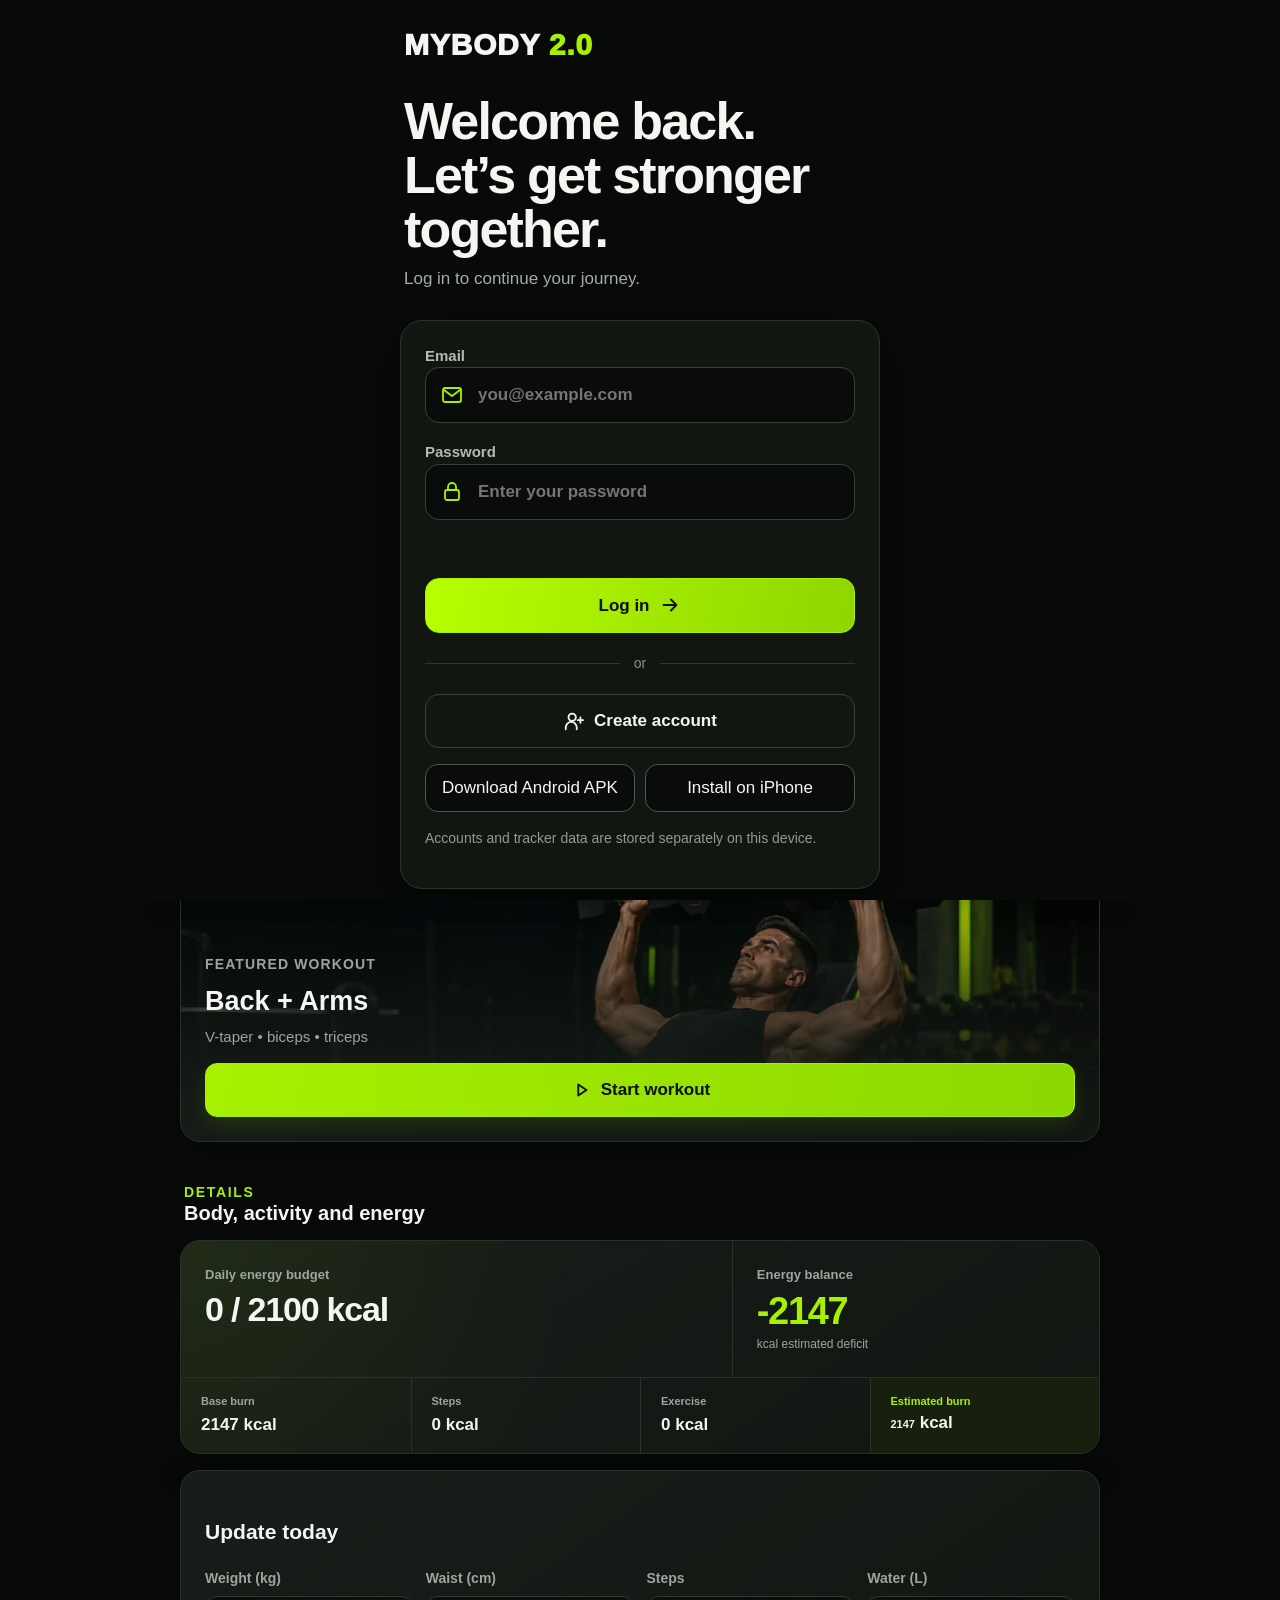
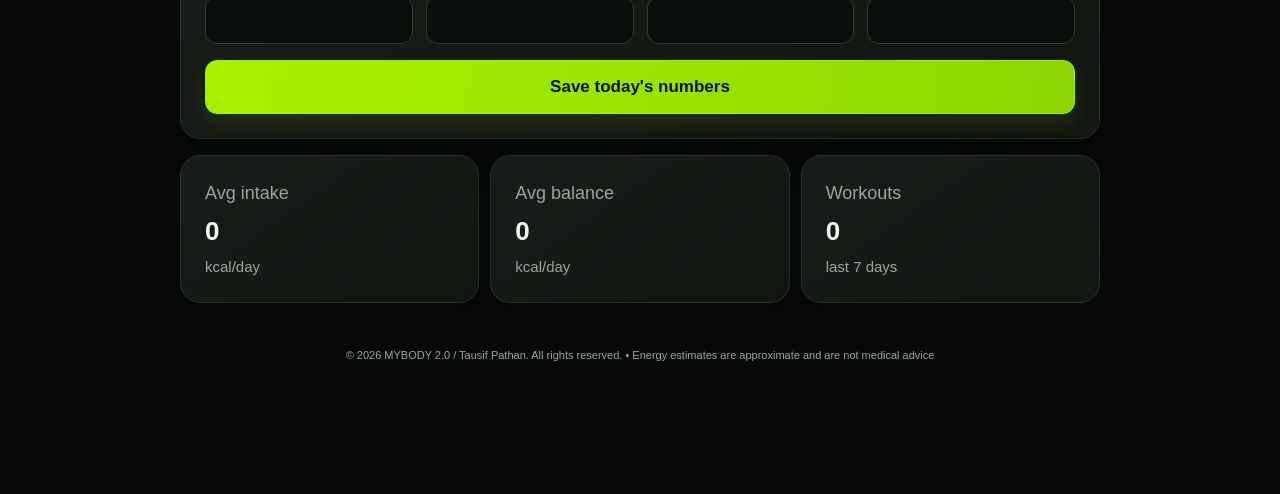
==== commit bd8856cb: "Add quick food logging to Today" ====
--- a/index-production.html
+++ b/index-production.html
@@ -52,6 +52,29 @@
   <main class="app-shell">
     <section id="today" class="panel active" aria-labelledby="today-tab">
       <div class="section-head"><div><p class="eyebrow">TODAY</p><h3 id="todayLabel">Daily dashboard</h3></div><span class="pill" id="todayStatus">Start logging</span></div>
+      <section id="quickFoodLog" class="card quick-food-log" aria-labelledby="quickFoodTitle">
+        <div class="quick-food-head">
+          <div><span class="eyebrow">QUICK FOOD LOG</span><h3 id="quickFoodTitle">Add what you ate</h3><p>Search, set the portion and save without leaving Today.</p></div>
+          <button type="button" class="text-btn" data-nav="food">Full food log</button>
+        </div>
+        <div id="quickFoodMeals" class="quick-meal-picker" role="group" aria-label="Meal">
+          <button type="button" data-action="quick-food-meal" data-meal="breakfast" aria-pressed="false">Breakfast</button>
+          <button type="button" data-action="quick-food-meal" data-meal="lunch" aria-pressed="false">Lunch</button>
+          <button type="button" data-action="quick-food-meal" data-meal="eveningSnacks" aria-pressed="false">Snacks</button>
+          <button type="button" data-action="quick-food-meal" data-meal="dinner" aria-pressed="false">Dinner</button>
+        </div>
+        <div class="quick-food-form">
+          <label class="quick-food-search">Food<input id="quickFoodName" type="search" list="foodSuggestions" inputmode="search" autocomplete="off" placeholder="e.g. chicken curry, roti, whey"></label>
+          <label>Amount<input id="quickFoodAmount" type="number" inputmode="decimal" min="0.1" max="10000" step="0.1" placeholder="Amount"></label>
+          <label>Unit<select id="quickFoodUnit"><option value="g">g</option><option value="each">each</option><option value="ml">ml</option></select></label>
+        </div>
+        <div class="quick-food-confirm">
+          <div id="quickFoodPreview" class="quick-food-preview" aria-live="polite"><span>Choose a food to see nutrition</span></div>
+          <button id="quickFoodSave" type="button" class="primary" data-action="quick-food-save" disabled>Add food</button>
+        </div>
+        <div class="quick-recent-head"><span>Recent foods</span><small>Tap once to add the same portion</small></div>
+        <div id="quickRecentFoods" class="quick-recent-foods"><span class="quick-food-empty">Your recent foods will appear here.</span></div>
+      </section>
       <section class="card daily-summary" aria-label="Daily summary">
         <div class="summary-metrics">
           <article class="summary-goal summary-calories"><div><span>Calories</span><strong id="scoreCalories">0 / 0</strong></div><div class="mini-progress" aria-hidden="true"><span id="scoreCaloriesBar"></span></div></article>
--- a/production.css
+++ b/production.css
@@ -298,6 +298,37 @@
 .summary-goal .mini-progress { height: 6px; margin-top: 12px; background: color-mix(in srgb, var(--bg) 82%, transparent); }
 .summary-calories { border-top-color: color-mix(in srgb, var(--accent) 54%, var(--line)) !important; }
 .summary-protein { border-top-color: color-mix(in srgb, var(--purple) 48%, var(--line)) !important; }
+
+.quick-food-log { position: relative; overflow: hidden; padding: clamp(16px,4vw,22px); background: radial-gradient(circle at 100% 0, rgba(168,240,0,.1), transparent 38%), linear-gradient(145deg,var(--card-strong),var(--card)); }
+.quick-food-log::before { content: ""; position: absolute; inset: 0 auto 0 0; width: 3px; background: linear-gradient(var(--accent),transparent 82%); }
+.quick-food-head { display: flex; align-items: flex-start; justify-content: space-between; gap: 14px; }
+.quick-food-head h3 { margin: 3px 0 0; font-size: clamp(22px,4.5vw,28px); line-height: 1.05; }
+.quick-food-head p { margin: 6px 0 0; color: var(--muted); font-size: 12px; line-height: 1.4; }
+.quick-food-head .text-btn { flex: none; min-height: 42px; padding: 7px 10px; border: 1px solid var(--line); border-radius: 11px; background: var(--surface); color: var(--text); font-size: 11px; font-weight: 800; }
+.quick-meal-picker { display: grid; grid-template-columns: repeat(4,minmax(0,1fr)); gap: 6px; margin-top: 15px; padding: 4px; border: 1px solid var(--line); border-radius: 14px; background: var(--surface); }
+.quick-meal-picker button { min-width: 0; min-height: 39px; padding: 6px 4px; border: 0; border-radius: 10px; background: transparent; color: var(--muted); font-size: 11px; font-weight: 800; }
+.quick-meal-picker button.active { background: var(--accent); color: #0b1006; box-shadow: 0 5px 14px rgba(0,0,0,.2); }
+.quick-food-form { display: grid; grid-template-columns: minmax(0,1fr) 112px 88px; gap: 8px; margin-top: 12px; }
+.quick-food-form label { display: grid; gap: 5px; min-width: 0; color: var(--muted); font-size: 10px; font-weight: 800; }
+.quick-food-form input,.quick-food-form select { width: 100%; min-width: 0; min-height: 48px; margin: 0; padding: 10px 11px; border: 1px solid var(--line); border-radius: 12px; background: var(--surface); color: var(--text); }
+.quick-food-search input { padding-left: 13px; }
+.quick-food-confirm { display: grid; grid-template-columns: minmax(0,1fr) auto; align-items: center; gap: 10px; margin-top: 11px; }
+.quick-food-preview { min-width: 0; padding: 10px 12px; border: 1px solid var(--line); border-radius: 12px; background: color-mix(in srgb,var(--surface) 74%,transparent); }
+.quick-food-preview strong,.quick-food-preview span { display: block; }
+.quick-food-preview strong { font-size: 17px; }
+.quick-food-preview span { overflow: hidden; margin-top: 2px; color: var(--muted); font-size: 10px; line-height: 1.35; text-overflow: ellipsis; white-space: nowrap; }
+.quick-food-confirm .primary { min-width: 130px; min-height: 50px; margin: 0; }
+.quick-food-confirm .primary:disabled { opacity: .42; cursor: not-allowed; }
+.quick-recent-head { display: flex; align-items: baseline; justify-content: space-between; gap: 10px; margin-top: 16px; }
+.quick-recent-head span { font-size: 12px; font-weight: 850; }
+.quick-recent-head small { color: var(--muted); font-size: 10px; }
+.quick-recent-foods { display: flex; gap: 7px; margin-top: 8px; padding-bottom: 2px; overflow-x: auto; scrollbar-width: none; }
+.quick-recent-foods::-webkit-scrollbar { display: none; }
+.quick-recent-foods button { flex: 0 0 auto; min-height: 49px; padding: 8px 11px; border: 1px solid color-mix(in srgb,var(--accent) 28%,var(--line)); border-radius: 12px; background: var(--surface); color: var(--text); text-align: left; }
+.quick-recent-foods strong,.quick-recent-foods span { display: block; }
+.quick-recent-foods strong { max-width: 170px; overflow: hidden; font-size: 11px; text-overflow: ellipsis; white-space: nowrap; }
+.quick-recent-foods span { margin-top: 2px; color: var(--muted); font-size: 9px; }
+.quick-food-empty { color: var(--muted); font-size: 11px; }
 .summary-steps { border-top-color: color-mix(in srgb, var(--orange) 48%, var(--line)) !important; }
 .summary-water { border-top-color: color-mix(in srgb, #62d7ff 48%, var(--line)) !important; }
 .summary-sync-btn { display: grid; place-items: center; width: 30px; height: 30px; min-width: 30px; padding: 0; border: 1px solid color-mix(in srgb, var(--orange) 45%, var(--line)); border-radius: 9px; background: color-mix(in srgb, var(--orange) 10%, var(--surface)); color: var(--orange); }
@@ -591,6 +622,12 @@
   .tab { font-size: 12px; }
   .tab svg { width: 24px; height: 24px; }
   .daily-summary { padding: 14px; }
+  .quick-food-head { align-items: stretch; }
+  .quick-food-head .text-btn { min-width: 84px; white-space: normal; line-height: 1.2; }
+  .quick-food-form { grid-template-columns: minmax(0,1fr) 86px 72px; gap: 6px; }
+  .quick-food-form input,.quick-food-form select { min-height: 46px; padding-inline: 8px; font-size: 15px; }
+  .quick-food-confirm { grid-template-columns: 1fr; }
+  .quick-food-confirm .primary { width: 100%; }
   .summary-metrics { grid-template-columns: repeat(2,minmax(0,1fr)); gap: 8px; }
   .summary-goal { padding: 10px; }
   .summary-goal > div:first-child { gap: 5px; }
@@ -626,6 +663,8 @@
 
 @media (max-width: 370px) {
   .quick-actions { grid-template-columns: repeat(2, minmax(0, 1fr)); }
+  .quick-food-form { grid-template-columns: minmax(0,1fr) 78px 68px; }
+  .quick-meal-picker button { font-size: 10px; }
   .form-grid.two:not(.settings-grid) { grid-template-columns: 1fr; }
   .stats-grid { grid-template-columns: 1fr 1fr; }
   .energy-overview-head { grid-template-columns: 1fr; }
